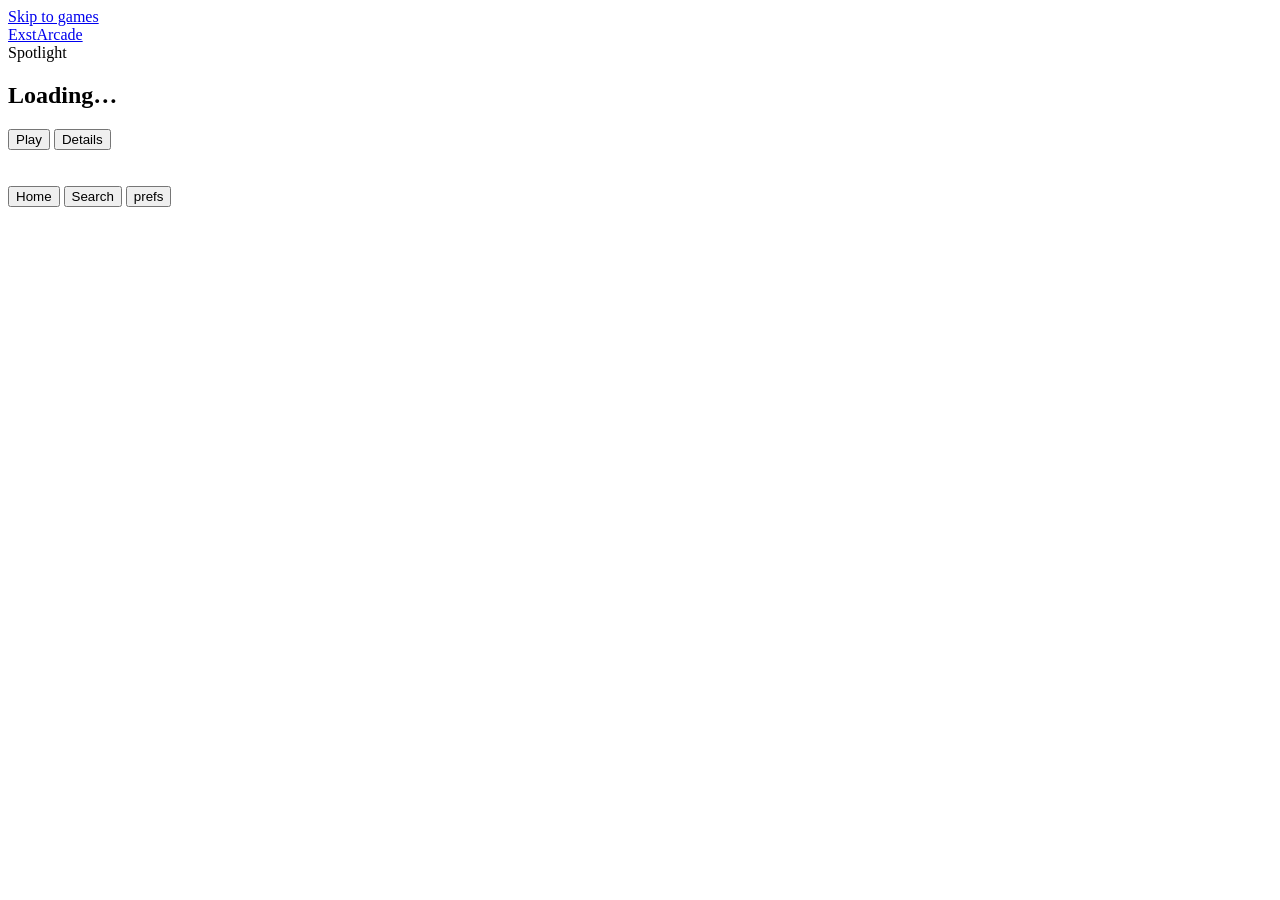
==== index.html @ b07a4a57 "Add files via upload" ====
<!doctype html>
<html lang="en">
  <head>
    <meta charset="utf-8" />
    <meta name="viewport" content="width=device-width, initial-scale=1" />
    <meta name="theme-color" content="#121212" />
    <title>Exst Arcade</title>
    <meta
      name="description"
      content=""
    />
    <meta property="og:type" content="website" />
    <meta property="og:site_name" content="Exst Arcade" />
    <meta property="og:title" content="ExstArcade" />
    <meta
      property="og:description"
      content=""
    />
    <meta
      property="og:image"
      content="website/assets/images/default-game.svg"
    />
    <meta name="twitter:card" content="summary_large_image" />
    <meta name="twitter:title" content="ExstArcade" />
    <meta
      name="twitter:description"
      content=""
    />
    <meta
      name="twitter:image"
      content="website/assets/images/default-game.svg"
    />
    <link
      rel="icon"
      href="website/assets/images/favicon.svg"
      type="image/svg+xml"
    />
    <link rel="stylesheet" href="website/assets/css/flix.css" />
  </head>
  <body class="flix">
    <noscript>
      <p style="padding: 1rem; text-align: center">
        Exst Arcade needs JavaScript to load its game library. Please enable
        JavaScript and reload this page.
      </p>
    </noscript>
    <a class="skip-link" href="#rows">Skip to games</a>

    <!-- Fixed header with red logo, like JuegoAmigo -->
    <header id="headerBar">
      <div class="header">
        <a class="logo" href="#home" aria-label="Exst Arcade home"
          >ExstArcade</a
        >
      </div>
    </header>

    <main id="pages">
      <!-- HOME: hero cover + poster rows -->
      <section class="flix-page" id="page-home" aria-label="Home">
        <div class="cover-wrapper">
          <div class="cover" id="heroCover"></div>
          <div class="hero-shade"></div>
          <div class="hero-content">
            <div class="hero-kicker" id="heroKicker">Spotlight</div>
            <h1 class="hero-title" id="heroTitle">Loading…</h1>
            <div class="hero-meta" id="heroMeta"></div>
            <p class="hero-overview" id="heroOverview"></p>
            <div class="categories" id="heroCategories"></div>
            <div class="options">
              <button class="play-btn" id="heroPlay" data-play="">
                <i data-icon="play"></i>Play
              </button>
              <button class="flat-btn" id="heroDetails" data-details="">
                <i data-icon="info"></i><span>Details</span>
              </button>
            </div>
            <div class="hero-dots" id="heroDots" role="group" aria-label="Featured games"></div>
          </div>
        </div>

        <!-- Populated when a catalog edit needs attention (see config-loader.js). -->
        <div id="catalogNotice"></div>

        <div id="rows" aria-live="polite"></div>

        <div class="about-box">
          <br />
          <br /><a href="#about"></a>
        </div>
      </section>

      <!-- SEARCH -->
      <section class="flix-page" id="page-search" aria-label="Search" hidden>
        <div class="flix-subpage">
          <h1>Search</h1>
          <p class="sub" id="searchCount">Loading the library…</p>
          <label class="search-bar">
            <i data-icon="search"></i>
            <input
              type="search"
              id="searchInput"
              placeholder="Search"
              aria-label="Search games"
              autocomplete="off"
            />
          </label>
          <div class="chip-row" role="group" aria-label="Filter by category">

          </div>
          <div class="sort-row">
            <i data-icon="sort"></i>
            <label for="sortSelect">Sort</label>
            <select id="sortSelect" aria-label="Sort games">

              <option value="az">Name: A–Z</option>
              <option value="played">Most played</option>
            </select>
          </div>
          <div class="search-grid" id="searchGrid" aria-live="polite"></div>
          <div class="empty-state" id="searchEmpty" hidden>
            <i data-icon="search"></i>
            <h3>No games found</h3>
            <p>Try another title or choose a different category.</p>
            <button class="primary-button" data-goto="#home">Explore games</button>
          </div>
        </div>
      </section>

      <!-- NOTIFICATIONS / WHAT'S NEW -->
      <section class="flix-page" id="page-notifications" aria-label="What's new"hidden>
        <div class="flix-subpage">
          
<div class="flix-row" id="recentRow" aria-live="polite"></div>
        </div>
      </section>

      <!-- ABOUT + PREFERENCES + COLLECTIONS -->
      <section class="flix-page" id="page-about" aria-label="About" hidden>
        <div class="flix-subpage">
          <h1>Prefs</h1>

          <div class="pref-block">
            <label for="openMode">Open game?</label>
            <select id="openMode">
              <option value="page">Open in the player</option>
              <option value="same">Replace this tab</option>
              <option value="new">Open game in a new tab</option>
            </select>
          </div>
          </button>
        </div>
      </section>
    </main>

    <!-- Fixed bottom icon bar -->
    <footer id="footerBar" aria-label="Site navigation">
      <button ref="home" class="active" aria-label="Home">
        <i data-icon="home"></i><span>Home</span>
      </button>
      <button ref="search" aria-label="Search">
        <i data-icon="search"></i><span>Search</span>
      </button>
      <button ref="about" aria-label="About">
        <i data-icon="info"></i><span>prefs</span>
      </button>
    </footer>

    <!-- Slide-in details page -->
    <div id="detailsPage" hidden role="dialog" aria-modal="true" aria-labelledby="detailsTitle">
      <header id="detailsHeader">
        <button id="detailsClose" aria-label="Back">
          <i data-icon="arrow_back"></i>
        </button>
        <h1 id="detailsHeadTitle"></h1>
      </header>
      <main>
        <div class="details-cover" id="detailsCover">
          <div class="background"></div>
          <h1 id="detailsTitle">Game title</h1>
        </div>
        <div class="details-body">
          <p id="detailsMeta" class="sub"></p>
          <div class="tag-row" id="detailsTags"></div>
          <p id="detailsOverview"></p>
          <div class="details-actions">
            <a class="ghost" id="detailsDirect" target="_blank" rel="noopener"
              ><i data-icon="arrow-up-right"></i>Direct link</a
            >
          </div>
        </div>
      </main>
      <footer>
        <button class="play-cta" id="detailsPlay" data-play="">
          <i data-icon="play"></i>Play
        </button>
      </footer>
    </div>

    <dialog id="infoDialog" class="arcade-dialog">
      <div class="dialog-header">
        <h2 id="dialogTitle"></h2>
        <button class="icon-button" id="closeDialog" aria-label="Close dialog">
          <i data-icon="x"></i>
        </button>
      </div>
      <div id="dialogContent"></div>
    </dialog>

    <dialog id="sectionsDialog" class="arcade-dialog spotlight-dialog" aria-labelledby="sectionsHeading">
      <div class="dialog-header">
        <h2 id="sectionsHeading">Edit home page sections</h2>
        <button class="icon-button" id="closeSections" type="button" aria-label="Close editor">×</button>
      </div>
      <div id="sectionsEditor" class="sections-editor"></div>
      <div class="spot-actions">
        <button class="primary-button" id="saveSections" type="button">Save changes</button>
      </div>
    </dialog>
    <div class="toast" id="toast" role="status"></div>
    <script src="website/data/games.js"></script>
    <script src="website/data/folders.js"></script>
    <script src="website/assets/js/icons.js"></script>
    <script src="website/assets/js/config-loader.js"></script>
    <script src="website/assets/js/flix.js"></script>
  </body>
</html>
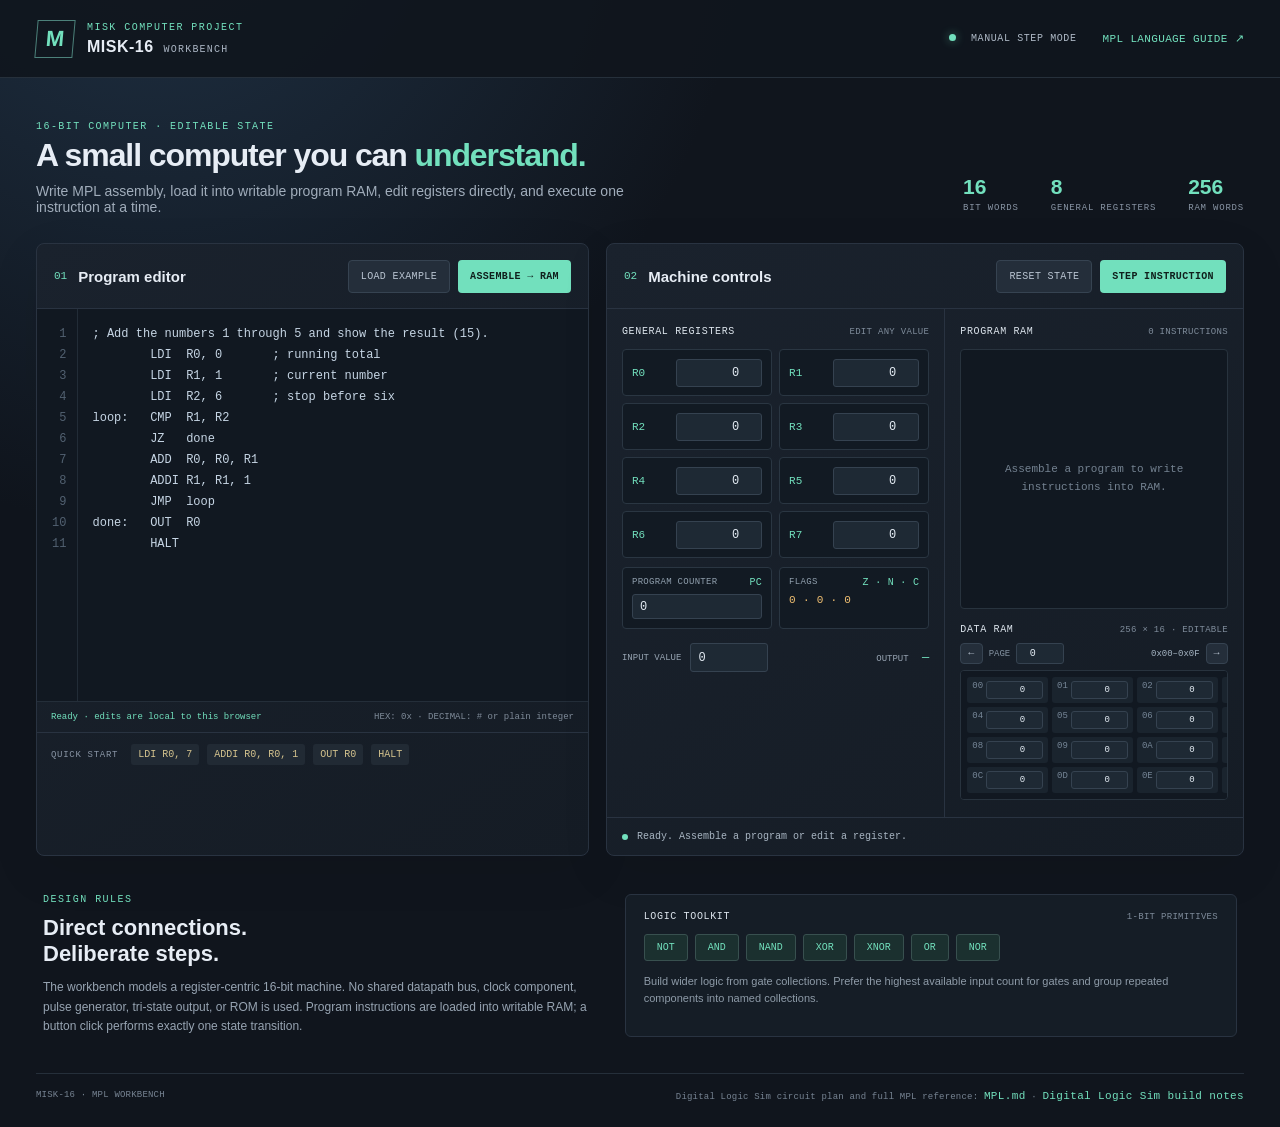
==== commit f0d333a4: "Build MISK-16 MPL computer workbench Co-authored-by: arena-agent <297053741+arena-agent@users.norepl" ====
--- a/index.html
+++ b/index.html
@@ -1,227 +1,43 @@
 <!doctype html>
 <html lang="en">
-  <head>
-    <meta charset="utf-8" />
-    <meta name="viewport" content="width=device-width, initial-scale=1" />
-    <meta name="theme-color" content="#121212" />
-    <title>Exst Arcade</title>
-    <meta
-      name="description"
-      content=""
-    />
-    <meta property="og:type" content="website" />
-    <meta property="og:site_name" content="Exst Arcade" />
-    <meta property="og:title" content="ExstArcade" />
-    <meta
-      property="og:description"
-      content=""
-    />
-    <meta
-      property="og:image"
-      content="website/assets/images/default-game.svg"
-    />
-    <meta name="twitter:card" content="summary_large_image" />
-    <meta name="twitter:title" content="ExstArcade" />
-    <meta
-      name="twitter:description"
-      content=""
-    />
-    <meta
-      name="twitter:image"
-      content="website/assets/images/default-game.svg"
-    />
-    <link
-      rel="icon"
-      href="website/assets/images/favicon.svg"
-      type="image/svg+xml"
-    />
-    <link rel="stylesheet" href="website/assets/css/flix.css" />
-  </head>
-  <body class="flix">
-    <noscript>
-      <p style="padding: 1rem; text-align: center">
-        Exst Arcade needs JavaScript to load its game library. Please enable
-        JavaScript and reload this page.
-      </p>
-    </noscript>
-    <a class="skip-link" href="#rows">Skip to games</a>
+<head>
+  <meta charset="utf-8">
+  <meta name="viewport" content="width=device-width, initial-scale=1">
+  <meta name="theme-color" content="#10151d">
+  <title>MISK-16 | MPL Workbench</title>
+  <link rel="stylesheet" href="style.css">
+</head>
+<body>
+  <header class="topbar">
+    <div class="brand"><div class="brand-mark">M</div><div><div class="eyebrow">MISK COMPUTER PROJECT</div><h1>MISK-16 <span>WORKBENCH</span></h1></div></div>
+    <div class="top-actions"><span class="status"><i></i> MANUAL STEP MODE</span><a href="MPL.md">MPL LANGUAGE GUIDE ↗</a></div>
+  </header>
+  <main>
+    <section class="intro"><div><p class="eyebrow">16-BIT COMPUTER · EDITABLE STATE</p><h2>A small computer you can <em>understand.</em></h2><p>Write MPL assembly, load it into writable program RAM, edit registers directly, and execute one instruction at a time.</p></div><div class="spec"><div><b>16</b><span>BIT WORDS</span></div><div><b>8</b><span>GENERAL REGISTERS</span></div><div><b>256</b><span>RAM WORDS</span></div></div></section>
 
-    <!-- Fixed header with red logo, like JuegoAmigo -->
-    <header id="headerBar">
-      <div class="header">
-        <a class="logo" href="#home" aria-label="Exst Arcade home"
-          >ExstArcade</a
-        >
-      </div>
-    </header>
+    <section class="workspace">
+      <article class="panel editor-panel">
+        <div class="panel-head"><div><span class="step">01</span><h3>Program editor</h3></div><div class="panel-tools"><button class="quiet" id="exampleBtn">LOAD EXAMPLE</button><button class="primary" id="assembleBtn">ASSEMBLE → RAM</button></div></div>
+        <div class="editor-wrap"><div class="line-numbers" id="lineNumbers"></div><textarea id="source" spellcheck="false" aria-label="MPL assembly editor"></textarea></div>
+        <div class="editor-foot"><span id="assemblyStatus">Ready · edits are local to this browser</span><span>HEX: 0x · DECIMAL: # or plain integer</span></div>
+        <div class="code-hint"><b>QUICK START</b><code>LDI R0, 7</code><code>ADDI R0, R0, 1</code><code>OUT R0</code><code>HALT</code></div>
+      </article>
 
-    <main id="pages">
-      <!-- HOME: hero cover + poster rows -->
-      <section class="flix-page" id="page-home" aria-label="Home">
-        <div class="cover-wrapper">
-          <div class="cover" id="heroCover"></div>
-          <div class="hero-shade"></div>
-          <div class="hero-content">
-            <div class="hero-kicker" id="heroKicker">Spotlight</div>
-            <h1 class="hero-title" id="heroTitle">Loading…</h1>
-            <div class="hero-meta" id="heroMeta"></div>
-            <p class="hero-overview" id="heroOverview"></p>
-            <div class="categories" id="heroCategories"></div>
-            <div class="options">
-              <button class="play-btn" id="heroPlay" data-play="">
-                <i data-icon="play"></i>Play
-              </button>
-              <button class="flat-btn" id="heroDetails" data-details="">
-                <i data-icon="info"></i><span>Details</span>
-              </button>
-            </div>
-            <div class="hero-dots" id="heroDots" role="group" aria-label="Featured games"></div>
+      <article class="panel machine-panel">
+        <div class="panel-head"><div><span class="step">02</span><h3>Machine controls</h3></div><div class="panel-tools"><button class="quiet" id="resetBtn">RESET STATE</button><button class="primary" id="stepBtn">STEP INSTRUCTION</button></div></div>
+        <div class="machine-grid">
+          <div class="register-area"><div class="section-label">GENERAL REGISTERS <span>EDIT ANY VALUE</span></div><div class="register-grid" id="registers"></div>
+            <div class="special-grid"><label class="special-register"><span>PROGRAM COUNTER <small>PC</small></span><input id="pcInput" type="number" min="0" max="255" value="0"></label><div class="special-register flags"><span>FLAGS <small>Z · N · C</small></span><b id="flagsValue">0 · 0 · 0</b></div></div>
+            <div class="io-row"><label for="inputValue">INPUT VALUE</label><input id="inputValue" type="number" value="0" min="-32768" max="65535"><div>OUTPUT <b id="outputValue">—</b></div></div>
           </div>
+          <div class="memory-area"><div class="section-label">PROGRAM RAM <span id="programCount">0 INSTRUCTIONS</span></div><div id="programMemory" class="memory-list empty">Assemble a program to write instructions into RAM.</div><div class="section-label data-heading">DATA RAM <span>256 × 16 · EDITABLE</span></div><div class="memory-page-controls"><button class="quiet" id="memoryPrev" aria-label="Previous data RAM page">←</button><label for="memoryPage">PAGE</label><input id="memoryPage" type="number" min="0" max="15" value="0"><span id="memoryRange">0x00–0x0F</span><button class="quiet" id="memoryNext" aria-label="Next data RAM page">→</button></div><div id="dataMemory" class="data-memory"></div></div>
         </div>
-
-        <!-- Populated when a catalog edit needs attention (see config-loader.js). -->
-        <div id="catalogNotice"></div>
-
-        <div id="rows" aria-live="polite"></div>
-
-        <div class="about-box">
-          <br />
-          <br /><a href="#about"></a>
-        </div>
-      </section>
-
-      <!-- SEARCH -->
-      <section class="flix-page" id="page-search" aria-label="Search" hidden>
-        <div class="flix-subpage">
-          <h1>Search</h1>
-          <p class="sub" id="searchCount">Loading the library…</p>
-          <label class="search-bar">
-            <i data-icon="search"></i>
-            <input
-              type="search"
-              id="searchInput"
-              placeholder="Search"
-              aria-label="Search games"
-              autocomplete="off"
-            />
-          </label>
-          <div class="chip-row" role="group" aria-label="Filter by category">
-
-          </div>
-          <div class="sort-row">
-            <i data-icon="sort"></i>
-            <label for="sortSelect">Sort</label>
-            <select id="sortSelect" aria-label="Sort games">
-
-              <option value="az">Name: A–Z</option>
-              <option value="played">Most played</option>
-            </select>
-          </div>
-          <div class="search-grid" id="searchGrid" aria-live="polite"></div>
-          <div class="empty-state" id="searchEmpty" hidden>
-            <i data-icon="search"></i>
-            <h3>No games found</h3>
-            <p>Try another title or choose a different category.</p>
-            <button class="primary-button" data-goto="#home">Explore games</button>
-          </div>
-        </div>
-      </section>
-
-      <!-- NOTIFICATIONS / WHAT'S NEW -->
-      <section class="flix-page" id="page-notifications" aria-label="What's new"hidden>
-        <div class="flix-subpage">
-          
-<div class="flix-row" id="recentRow" aria-live="polite"></div>
-        </div>
-      </section>
-
-      <!-- ABOUT + PREFERENCES + COLLECTIONS -->
-      <section class="flix-page" id="page-about" aria-label="About" hidden>
-        <div class="flix-subpage">
-          <h1>Prefs</h1>
-
-          <div class="pref-block">
-            <label for="openMode">Open game?</label>
-            <select id="openMode">
-              <option value="page">Open in the player</option>
-              <option value="same">Replace this tab</option>
-              <option value="new">Open game in a new tab</option>
-            </select>
-          </div>
-          </button>
-        </div>
-      </section>
-    </main>
-
-    <!-- Fixed bottom icon bar -->
-    <footer id="footerBar" aria-label="Site navigation">
-      <button ref="home" class="active" aria-label="Home">
-        <i data-icon="home"></i><span>Home</span>
-      </button>
-      <button ref="search" aria-label="Search">
-        <i data-icon="search"></i><span>Search</span>
-      </button>
-      <button ref="about" aria-label="About">
-        <i data-icon="info"></i><span>prefs</span>
-      </button>
-    </footer>
-
-    <!-- Slide-in details page -->
-    <div id="detailsPage" hidden role="dialog" aria-modal="true" aria-labelledby="detailsTitle">
-      <header id="detailsHeader">
-        <button id="detailsClose" aria-label="Back">
-          <i data-icon="arrow_back"></i>
-        </button>
-        <h1 id="detailsHeadTitle"></h1>
-      </header>
-      <main>
-        <div class="details-cover" id="detailsCover">
-          <div class="background"></div>
-          <h1 id="detailsTitle">Game title</h1>
-        </div>
-        <div class="details-body">
-          <p id="detailsMeta" class="sub"></p>
-          <div class="tag-row" id="detailsTags"></div>
-          <p id="detailsOverview"></p>
-          <div class="details-actions">
-            <a class="ghost" id="detailsDirect" target="_blank" rel="noopener"
-              ><i data-icon="arrow-up-right"></i>Direct link</a
-            >
-          </div>
-        </div>
-      </main>
-      <footer>
-        <button class="play-cta" id="detailsPlay" data-play="">
-          <i data-icon="play"></i>Play
-        </button>
-      </footer>
-    </div>
-
-    <dialog id="infoDialog" class="arcade-dialog">
-      <div class="dialog-header">
-        <h2 id="dialogTitle"></h2>
-        <button class="icon-button" id="closeDialog" aria-label="Close dialog">
-          <i data-icon="x"></i>
-        </button>
-      </div>
-      <div id="dialogContent"></div>
-    </dialog>
-
-    <dialog id="sectionsDialog" class="arcade-dialog spotlight-dialog" aria-labelledby="sectionsHeading">
-      <div class="dialog-header">
-        <h2 id="sectionsHeading">Edit home page sections</h2>
-        <button class="icon-button" id="closeSections" type="button" aria-label="Close editor">×</button>
-      </div>
-      <div id="sectionsEditor" class="sections-editor"></div>
-      <div class="spot-actions">
-        <button class="primary-button" id="saveSections" type="button">Save changes</button>
-      </div>
-    </dialog>
-    <div class="toast" id="toast" role="status"></div>
-    <script src="website/data/games.js"></script>
-    <script src="website/data/folders.js"></script>
-    <script src="website/assets/js/icons.js"></script>
-    <script src="website/assets/js/config-loader.js"></script>
-    <script src="website/assets/js/flix.js"></script>
-  </body>
+        <div class="log-strip"><span class="log-dot"></span><span id="machineMessage">Ready. Assemble a program or edit a register.</span></div>
+      </article>
+    </section>
+    <section class="architecture"><div class="architecture-copy"><p class="eyebrow">DESIGN RULES</p><h3>Direct connections.<br>Deliberate steps.</h3><p>The workbench models a register-centric 16-bit machine. No shared datapath bus, clock component, pulse generator, tri-state output, or ROM is used. Program instructions are loaded into writable RAM; a button click performs exactly one state transition.</p></div><div class="gate-card"><div class="section-label">LOGIC TOOLKIT <span>1-BIT PRIMITIVES</span></div><div class="gate-list"><span>NOT</span><span>AND</span><span>NAND</span><span>XOR</span><span>XNOR</span><span>OR</span><span>NOR</span></div><p>Build wider logic from gate collections. Prefer the highest available input count for gates and group repeated components into named collections.</p></div></section>
+    <footer><span>MISK-16 · MPL WORKBENCH</span><span>Digital Logic Sim circuit plan and full MPL reference: <a href="MPL.md">MPL.md</a> · <a href="DIGITAL-LOGIC-SIM.md">Digital Logic Sim build notes</a></span></footer>
+  </main>
+  <script src="app.js"></script>
+</body>
 </html>
--- a/style.css
+++ b/style.css
@@ -0,0 +1 @@
+:root{color-scheme:dark;--bg:#10151d;--panel:#171e28;--panel2:#121922;--line:#293341;--text:#e7edf5;--muted:#8995a5;--mint:#72e0bd;--blue:#6eaafa;--orange:#f0b667;--mono:'DM Mono',monospace;--sans:'DM Sans',sans-serif;--display:'Space Grotesk',sans-serif}*{box-sizing:border-box}body{margin:0;background:radial-gradient(ellipse at 12% -15%,#203347 0,transparent 38%),var(--bg);color:var(--text);font-family:var(--sans);font-size:14px}.topbar{height:78px;border-bottom:1px solid #26303b;display:flex;align-items:center;justify-content:space-between;padding:0 max(calc((100% - 1380px)/2),36px);background:#10151de8}.brand{display:flex;align-items:center;gap:13px}.brand-mark{width:38px;height:38px;border:1px solid #4c817a;color:var(--mint);display:grid;place-items:center;font:700 22px var(--display);transform:skew(-5deg)}.eyebrow{font:500 10px var(--mono);letter-spacing:1.45px;color:var(--mint);margin:0 0 5px}.brand h1{font:700 16px var(--display);letter-spacing:.5px;margin:0}.brand h1 span{font-size:10px;color:#aab5c3;font-family:var(--mono);font-weight:400;margin-left:5px;letter-spacing:1.2px}.top-actions{display:flex;align-items:center;gap:26px}.top-actions a,footer a{color:var(--mint);text-decoration:none;font:11px var(--mono);letter-spacing:.35px}.status{color:#aeb9c6;font:10px var(--mono);letter-spacing:.6px}.status i{display:inline-block;width:7px;height:7px;background:var(--mint);border-radius:50%;margin-right:8px;box-shadow:0 0 10px #72e0bd7d}main{max-width:1380px;padding:0 36px;margin:auto}.intro{display:flex;justify-content:space-between;align-items:end;padding:43px 0 28px}.intro h2{font:600 32px var(--display);letter-spacing:-1.1px;margin:0 0 9px}.intro h2 em{color:var(--mint);font-style:normal}.intro p:not(.eyebrow){margin:0;color:#a1adbb;max-width:630px}.spec{display:flex;gap:32px;padding-bottom:2px}.spec div{display:flex;flex-direction:column;gap:4px}.spec b{font:600 21px var(--display);color:var(--mint)}.spec span{font:9px var(--mono);letter-spacing:.8px;color:var(--muted)}.workspace{display:grid;grid-template-columns:1.04fr 1.2fr;gap:17px;align-items:stretch}.panel{background:linear-gradient(145deg,#1a222d,#151c25);border:1px solid var(--line);border-radius:8px;overflow:hidden;box-shadow:0 15px 50px #00000014}.panel-head{min-height:65px;padding:14px 17px;border-bottom:1px solid var(--line);display:flex;justify-content:space-between;align-items:center}.panel-head>div:first-child{display:flex;align-items:center;gap:11px}.step{color:var(--mint);font:11px var(--mono)}h3{font:600 15px var(--display);margin:0}.panel-tools{display:flex;gap:8px}button{border:0;font:500 10px var(--mono);letter-spacing:.35px;padding:10px 12px;border-radius:4px;cursor:pointer;transition:.15s}button:hover{filter:brightness(1.13);transform:translateY(-1px)}.quiet{background:#242e3a;color:#bac5d2;border:1px solid #364351}.primary{background:var(--mint);color:#10201d;font-weight:600}.editor-wrap{display:flex;background:#111821;height:392px}.line-numbers{width:43px;padding:15px 10px 14px 0;text-align:right;color:#526171;font:12px/21px var(--mono);white-space:pre;overflow:hidden;border-right:1px solid #222c37;user-select:none}textarea{resize:none;border:0;outline:0;background:transparent;color:#c6d5e4;padding:15px 15px;width:100%;height:100%;font:12px/21px var(--mono);tab-size:2;white-space:pre;overflow:auto}textarea::selection{background:#33545b}.editor-foot{display:flex;justify-content:space-between;border-top:1px solid #242e39;padding:10px 14px;color:#7f8b99;font:9px var(--mono)}#assemblyStatus{color:var(--mint)}.code-hint{display:flex;align-items:center;gap:8px;padding:11px 14px;border-top:1px solid var(--line);flex-wrap:wrap}.code-hint b{font:9px var(--mono);color:var(--muted);letter-spacing:.7px;margin-right:5px}.code-hint code{font:10px var(--mono);color:#d4c38e;background:#212a34;padding:5px 7px;border-radius:3px}.machine-grid{display:grid;grid-template-columns:1fr .88fr;min-height:465px}.register-area{padding:17px 15px;border-right:1px solid var(--line)}.memory-area{padding:17px 15px;min-width:0}.section-label{display:flex;justify-content:space-between;align-items:center;font:10px var(--mono);letter-spacing:.65px;color:#dce4ec;margin-bottom:12px}.section-label span{font-size:9px;color:#7f8c9b;letter-spacing:.3px}.register-grid{display:grid;grid-template-columns:repeat(2,minmax(0,1fr));gap:7px}.reg-card{height:47px;background:#121a23;border:1px solid #2a3642;border-radius:4px;padding:6px 9px;display:flex;align-items:center;justify-content:space-between}.reg-card label{color:var(--mint);font:11px var(--mono)}input{font:12px var(--mono);color:#e5edf5;background:#1e2934;border:1px solid #354250;border-radius:3px;outline:none;padding:6px 7px}input:focus{border-color:var(--mint)}.reg-card input{width:86px;text-align:right}.special-grid{display:grid;grid-template-columns:1fr 1fr;gap:7px;margin-top:9px}.special-register{background:#121a23;border:1px solid #2a3642;border-radius:4px;padding:9px;min-height:48px;display:flex;flex-direction:column;gap:6px;font:9px var(--mono);letter-spacing:.3px;color:#91a0ae}.special-register small{color:var(--mint);font:10px var(--mono);float:right;margin-left:7px}.special-register input{width:100%;height:25px}.flags b{color:#f0bf71;font:11px var(--mono)}.io-row{margin-top:14px;display:flex;align-items:center;gap:9px;font:9px var(--mono);color:#98a5b3}.io-row input{width:78px;height:29px}.io-row div{margin-left:auto}.io-row b{color:var(--mint);font:12px var(--mono);margin-left:8px}.memory-list{height:260px;overflow:auto;background:#111821;border:1px solid #28333e;border-radius:4px;padding:5px}.memory-list.empty{display:grid;place-items:center;text-align:center;padding:24px;color:#748291;font:11px/1.6 var(--mono)}.instruction-row{display:grid;grid-template-columns:37px minmax(0,1fr) 49px;gap:7px;padding:6px 7px;border-bottom:1px solid #202a34;font:10px var(--mono);color:#b9c6d3}.instruction-row.active{background:#1e3938;border-left:2px solid var(--mint);color:#e6fff8}.instruction-row .addr{color:#748696}.instruction-row .word{text-align:right;color:#6eaafa}.data-heading{margin-top:15px;margin-bottom:8px}.memory-page-controls{display:flex;align-items:center;gap:6px;margin-bottom:6px;color:#8492a1;font:9px var(--mono)}.memory-page-controls button{padding:4px 7px}.memory-page-controls input{width:48px;padding:4px;text-align:center;font-size:10px}.memory-page-controls #memoryRange{color:#a5b4c2;margin-left:auto}.data-memory{height:130px;overflow:auto;background:#111821;border:1px solid #28333e;border-radius:4px;padding:6px;display:grid;grid-template-columns:repeat(4,1fr);gap:4px}.mem-cell{background:#1a242e;border-radius:3px;padding:4px 5px;display:flex;justify-content:space-between;gap:3px;font:9px var(--mono);color:#768697}.mem-cell input{padding:2px;width:57px;text-align:right;font-size:9px}.log-strip{height:38px;border-top:1px solid var(--line);display:flex;align-items:center;gap:9px;padding:0 15px;color:#a8b5c2;font:10px var(--mono)}.log-dot{width:6px;height:6px;background:var(--mint);border-radius:50%}.architecture{display:grid;grid-template-columns:1fr 1.12fr;gap:35px;padding:31px 7px 36px;margin-top:7px}.architecture-copy h3{font:600 22px/1.2 var(--display);margin:10px 0}.architecture-copy p:last-child{max-width:580px;color:#97a4b2;font-size:12px;line-height:1.65;margin:0}.gate-card{background:#151d26;border:1px solid var(--line);border-radius:6px;padding:16px 18px}.gate-list{display:flex;gap:7px;flex-wrap:wrap}.gate-list span{padding:7px 12px;border:1px solid #38504f;background:#1b302f;color:var(--mint);font:10px var(--mono);border-radius:3px}.gate-card p{font-size:11px;line-height:1.5;color:#8e9ba8;margin:12px 0 0}footer{display:flex;justify-content:space-between;border-top:1px solid #252f3a;padding:16px 0 24px;color:#778493;font:9px var(--mono);letter-spacing:.2px} @media(max-width:1000px){main{padding:0 20px}.workspace{grid-template-columns:1fr}.machine-grid{min-height:0}.intro{align-items:flex-start;gap:20px;flex-direction:column}.spec{gap:23px}.architecture{grid-template-columns:1fr;gap:18px}}@media(max-width:620px){.topbar{padding:0 15px}.top-actions{gap:12px}.top-actions a{font-size:9px}.status{font-size:8px}.brand h1{font-size:14px}.brand h1 span{display:none}main{padding:0 12px}.intro{padding-top:30px}.intro h2{font-size:26px}.machine-grid{grid-template-columns:1fr}.register-area{border-right:0;border-bottom:1px solid var(--line)}.memory-list{height:210px}.panel-head{align-items:flex-start;gap:10px;flex-direction:column}.panel-tools{width:100%}.panel-tools button{flex:1}.architecture{padding-left:2px;padding-right:2px}footer{flex-direction:column;gap:9px}.editor-wrap{height:340px}}
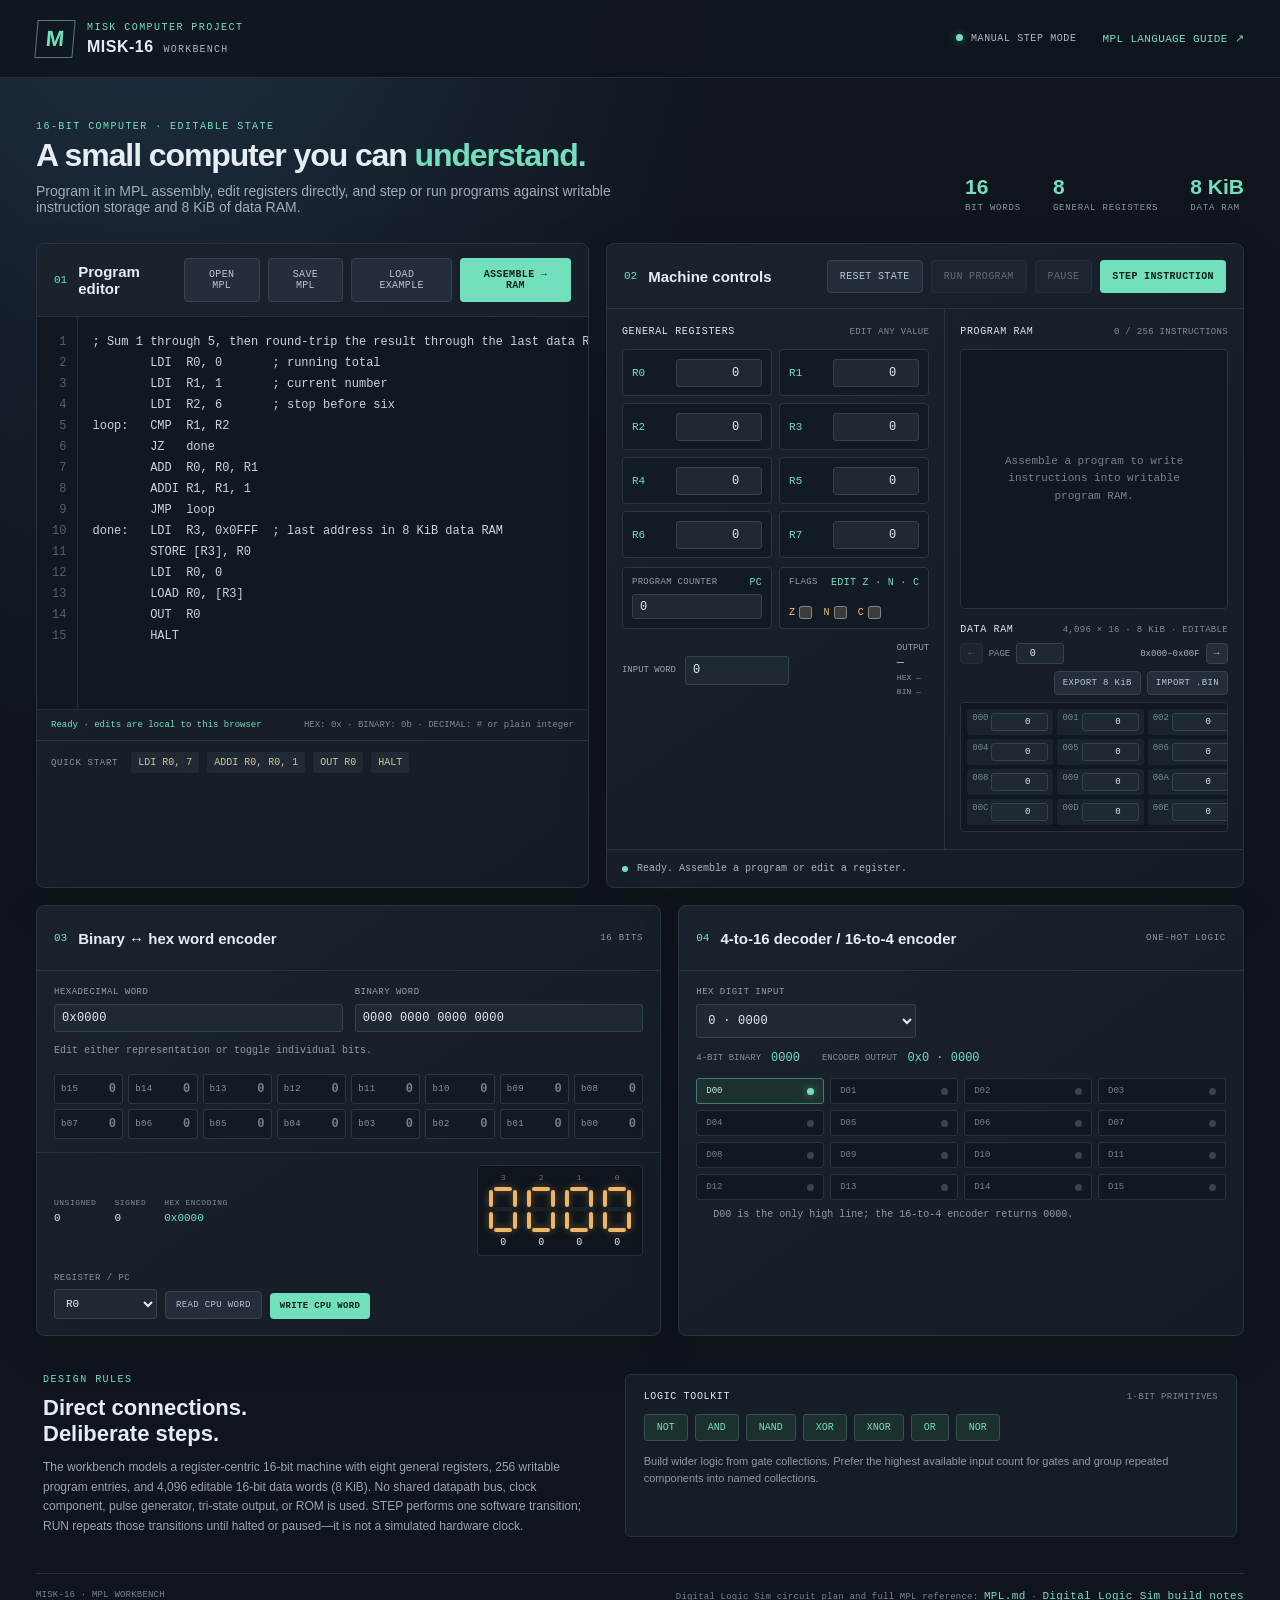
==== commit 4dd48d19: "Add MISK-16 workbench and native DLS project Co-authored-by: arena-agent <297053741+arena-agent@user" ====
--- a/index.html
+++ b/index.html
@@ -4,40 +4,68 @@
   <meta charset="utf-8">
   <meta name="viewport" content="width=device-width, initial-scale=1">
   <meta name="theme-color" content="#10151d">
-  <title>MISK-16 | MPL Workbench</title>
+  <title>MISK-16 | 16-bit Computer Workbench</title>
   <link rel="stylesheet" href="style.css">
 </head>
 <body>
   <header class="topbar">
     <div class="brand"><div class="brand-mark">M</div><div><div class="eyebrow">MISK COMPUTER PROJECT</div><h1>MISK-16 <span>WORKBENCH</span></h1></div></div>
-    <div class="top-actions"><span class="status"><i></i> MANUAL STEP MODE</span><a href="MPL.md">MPL LANGUAGE GUIDE ↗</a></div>
+    <div class="top-actions"><span class="status" id="executionMode"><i></i><span id="executionModeLabel">MANUAL STEP MODE</span></span><a href="MPL.md">MPL LANGUAGE GUIDE ↗</a></div>
   </header>
   <main>
-    <section class="intro"><div><p class="eyebrow">16-BIT COMPUTER · EDITABLE STATE</p><h2>A small computer you can <em>understand.</em></h2><p>Write MPL assembly, load it into writable program RAM, edit registers directly, and execute one instruction at a time.</p></div><div class="spec"><div><b>16</b><span>BIT WORDS</span></div><div><b>8</b><span>GENERAL REGISTERS</span></div><div><b>256</b><span>RAM WORDS</span></div></div></section>
+    <section class="intro"><div><p class="eyebrow">16-BIT COMPUTER · EDITABLE STATE</p><h2>A small computer you can <em>understand.</em></h2><p>Program it in MPL assembly, edit registers directly, and step or run programs against writable instruction storage and 8 KiB of data RAM.</p></div><div class="spec"><div><b>16</b><span>BIT WORDS</span></div><div><b>8</b><span>GENERAL REGISTERS</span></div><div><b id="dataRamSpec">8 KiB</b><span>DATA RAM</span></div></div></section>
 
     <section class="workspace">
       <article class="panel editor-panel">
-        <div class="panel-head"><div><span class="step">01</span><h3>Program editor</h3></div><div class="panel-tools"><button class="quiet" id="exampleBtn">LOAD EXAMPLE</button><button class="primary" id="assembleBtn">ASSEMBLE → RAM</button></div></div>
+        <div class="panel-head"><div><span class="step">01</span><h3>Program editor</h3></div><div class="panel-tools"><button class="quiet" id="openProgramBtn">OPEN MPL</button><button class="quiet" id="saveProgramBtn">SAVE MPL</button><button class="quiet" id="exampleBtn">LOAD EXAMPLE</button><button class="primary" id="assembleBtn">ASSEMBLE → RAM</button><input id="programFile" type="file" accept=".mpl,.asm,.txt,text/plain" hidden></div></div>
         <div class="editor-wrap"><div class="line-numbers" id="lineNumbers"></div><textarea id="source" spellcheck="false" aria-label="MPL assembly editor"></textarea></div>
-        <div class="editor-foot"><span id="assemblyStatus">Ready · edits are local to this browser</span><span>HEX: 0x · DECIMAL: # or plain integer</span></div>
+        <div class="editor-foot"><span id="assemblyStatus">Ready · edits are local to this browser</span><span>HEX: 0x · BINARY: 0b · DECIMAL: # or plain integer</span></div>
         <div class="code-hint"><b>QUICK START</b><code>LDI R0, 7</code><code>ADDI R0, R0, 1</code><code>OUT R0</code><code>HALT</code></div>
       </article>
 
       <article class="panel machine-panel">
-        <div class="panel-head"><div><span class="step">02</span><h3>Machine controls</h3></div><div class="panel-tools"><button class="quiet" id="resetBtn">RESET STATE</button><button class="primary" id="stepBtn">STEP INSTRUCTION</button></div></div>
+        <div class="panel-head"><div><span class="step">02</span><h3>Machine controls</h3></div><div class="panel-tools"><button class="quiet" id="resetBtn">RESET STATE</button><button class="quiet" id="runBtn">RUN PROGRAM</button><button class="quiet" id="pauseBtn" disabled>PAUSE</button><button class="primary" id="stepBtn">STEP INSTRUCTION</button></div></div>
         <div class="machine-grid">
           <div class="register-area"><div class="section-label">GENERAL REGISTERS <span>EDIT ANY VALUE</span></div><div class="register-grid" id="registers"></div>
-            <div class="special-grid"><label class="special-register"><span>PROGRAM COUNTER <small>PC</small></span><input id="pcInput" type="number" min="0" max="255" value="0"></label><div class="special-register flags"><span>FLAGS <small>Z · N · C</small></span><b id="flagsValue">0 · 0 · 0</b></div></div>
-            <div class="io-row"><label for="inputValue">INPUT VALUE</label><input id="inputValue" type="number" value="0" min="-32768" max="65535"><div>OUTPUT <b id="outputValue">—</b></div></div>
+            <div class="special-grid"><label class="special-register"><span>PROGRAM COUNTER <small>PC</small></span><input id="pcInput" type="number" min="0" max="255" value="0"></label><div class="special-register flags"><span>FLAGS <small>EDIT Z · N · C</small></span><div class="flag-switches"><label>Z<input id="flagZ" type="checkbox" aria-label="Zero flag"></label><label>N<input id="flagN" type="checkbox" aria-label="Negative flag"></label><label>C<input id="flagC" type="checkbox" aria-label="Carry flag"></label></div></div></div>
+            <div class="io-row"><label for="inputValue">INPUT WORD</label><input id="inputValue" type="text" value="0" placeholder="0xABCD or 0b…" aria-label="Input word in decimal, hexadecimal, or binary"><div class="output-stack"><span>OUTPUT</span><b id="outputValue">—</b><small id="outputHex">HEX —</small><small id="outputBinary">BIN —</small></div></div>
           </div>
-          <div class="memory-area"><div class="section-label">PROGRAM RAM <span id="programCount">0 INSTRUCTIONS</span></div><div id="programMemory" class="memory-list empty">Assemble a program to write instructions into RAM.</div><div class="section-label data-heading">DATA RAM <span>256 × 16 · EDITABLE</span></div><div class="memory-page-controls"><button class="quiet" id="memoryPrev" aria-label="Previous data RAM page">←</button><label for="memoryPage">PAGE</label><input id="memoryPage" type="number" min="0" max="15" value="0"><span id="memoryRange">0x00–0x0F</span><button class="quiet" id="memoryNext" aria-label="Next data RAM page">→</button></div><div id="dataMemory" class="data-memory"></div></div>
+          <div class="memory-area"><div class="section-label">PROGRAM RAM <span id="programCount">0 / 256 INSTRUCTIONS</span></div><div id="programMemory" class="memory-list empty">Assemble a program to write instructions into writable program RAM.</div><div class="section-label data-heading">DATA RAM <span id="dataRamDetails">4,096 × 16 · 8 KiB · EDITABLE</span></div><div class="memory-page-controls"><button class="quiet" id="memoryPrev" aria-label="Previous data RAM page">←</button><label for="memoryPage">PAGE</label><input id="memoryPage" type="number" min="0" max="255" value="0" aria-label="Data RAM page, from 0 to 255"><span id="memoryRange">0x000–0x00F</span><button class="quiet" id="memoryNext" aria-label="Next data RAM page">→</button></div><div class="ram-actions"><button class="quiet" id="exportRamBtn">EXPORT 8 KiB</button><button class="quiet" id="importRamBtn">IMPORT .BIN</button><input id="ramFile" type="file" accept=".bin,application/octet-stream" hidden></div><div id="dataMemory" class="data-memory"></div></div>
         </div>
         <div class="log-strip"><span class="log-dot"></span><span id="machineMessage">Ready. Assemble a program or edit a register.</span></div>
       </article>
     </section>
-    <section class="architecture"><div class="architecture-copy"><p class="eyebrow">DESIGN RULES</p><h3>Direct connections.<br>Deliberate steps.</h3><p>The workbench models a register-centric 16-bit machine. No shared datapath bus, clock component, pulse generator, tri-state output, or ROM is used. Program instructions are loaded into writable RAM; a button click performs exactly one state transition.</p></div><div class="gate-card"><div class="section-label">LOGIC TOOLKIT <span>1-BIT PRIMITIVES</span></div><div class="gate-list"><span>NOT</span><span>AND</span><span>NAND</span><span>XOR</span><span>XNOR</span><span>OR</span><span>NOR</span></div><p>Build wider logic from gate collections. Prefer the highest available input count for gates and group repeated components into named collections.</p></div></section>
+    <section class="tools-grid" aria-label="Word conversion and logic tools">
+      <article class="panel converter-panel">
+        <div class="panel-head"><div><span class="step">03</span><h3>Binary ↔ hex word encoder</h3></div><span class="tool-tag">16 BITS</span></div>
+        <div class="base-converter">
+          <label class="base-field" for="hexWord">HEXADECIMAL WORD<input id="hexWord" type="text" value="0x0000" maxlength="6" spellcheck="false" autocomplete="off" aria-label="Hexadecimal word, up to four digits"></label>
+          <label class="base-field" for="binaryWord">BINARY WORD<input id="binaryWord" type="text" value="0000 0000 0000 0000" maxlength="21" spellcheck="false" autocomplete="off" aria-label="Binary word, up to sixteen bits"></label>
+        </div>
+        <div class="converter-status" id="wordStatus" role="status">Edit either representation or toggle individual bits.</div>
+        <div class="word-bit-grid" id="wordBits" aria-label="Sixteen interactive word bits"></div>
+        <div class="word-readout">
+          <div class="word-metadata"><div><span>UNSIGNED</span><b id="wordUnsigned">0</b></div><div><span>SIGNED</span><b id="wordSigned">0</b></div><div><span>HEX ENCODING</span><b id="wordHexReadout">0x0000</b></div></div>
+          <div class="seven-segment-display" id="hexDisplay" aria-label="Four digit seven-segment hexadecimal display"></div>
+        </div>
+        <div class="word-actions"><label for="wordRegister">REGISTER / PC<select id="wordRegister" aria-label="Register or program counter for binary and hex transfer"></select></label><button class="quiet" id="readRegisterBtn">READ CPU WORD</button><button class="primary" id="writeRegisterBtn">WRITE CPU WORD</button></div>
+      </article>
+
+      <article class="panel decoder-panel">
+        <div class="panel-head"><div><span class="step">04</span><h3>4-to-16 decoder / 16-to-4 encoder</h3></div><span class="tool-tag">ONE-HOT LOGIC</span></div>
+        <div class="decoder-body">
+          <label class="base-field" for="decoderInput">HEX DIGIT INPUT <select id="decoderInput" aria-label="Hex digit to decode"></select></label>
+          <div class="decoder-readout"><span>4-BIT BINARY</span><b id="decoderBinary">0000</b><span>ENCODER OUTPUT</span><b id="encodedDigit">0x0</b></div>
+          <div class="decoder-lights" id="decoderOutputs" aria-label="Sixteen one-hot decoder outputs"></div>
+          <div class="converter-status" id="decoderStatus" role="status">Exactly one D output is high; the encoder converts it back to the original digit.</div>
+        </div>
+      </article>
+    </section>
+
+    <section class="architecture"><div class="architecture-copy"><p class="eyebrow">DESIGN RULES</p><h3>Direct connections.<br>Deliberate steps.</h3><p>The workbench models a register-centric 16-bit machine with eight general registers, 256 writable program entries, and 4,096 editable 16-bit data words (8 KiB). No shared datapath bus, clock component, pulse generator, tri-state output, or ROM is used. STEP performs one software transition; RUN repeats those transitions until halted or paused—it is not a simulated hardware clock.</p></div><div class="gate-card"><div class="section-label">LOGIC TOOLKIT <span>1-BIT PRIMITIVES</span></div><div class="gate-list"><span>NOT</span><span>AND</span><span>NAND</span><span>XOR</span><span>XNOR</span><span>OR</span><span>NOR</span></div><p>Build wider logic from gate collections. Prefer the highest available input count for gates and group repeated components into named collections.</p></div></section>
     <footer><span>MISK-16 · MPL WORKBENCH</span><span>Digital Logic Sim circuit plan and full MPL reference: <a href="MPL.md">MPL.md</a> · <a href="DIGITAL-LOGIC-SIM.md">Digital Logic Sim build notes</a></span></footer>
   </main>
+  <script src="misk16.js"></script>
   <script src="app.js"></script>
 </body>
 </html>
--- a/style.css
+++ b/style.css
@@ -1 +1 @@
-:root{color-scheme:dark;--bg:#10151d;--panel:#171e28;--panel2:#121922;--line:#293341;--text:#e7edf5;--muted:#8995a5;--mint:#72e0bd;--blue:#6eaafa;--orange:#f0b667;--mono:'DM Mono',monospace;--sans:'DM Sans',sans-serif;--display:'Space Grotesk',sans-serif}*{box-sizing:border-box}body{margin:0;background:radial-gradient(ellipse at 12% -15%,#203347 0,transparent 38%),var(--bg);color:var(--text);font-family:var(--sans);font-size:14px}.topbar{height:78px;border-bottom:1px solid #26303b;display:flex;align-items:center;justify-content:space-between;padding:0 max(calc((100% - 1380px)/2),36px);background:#10151de8}.brand{display:flex;align-items:center;gap:13px}.brand-mark{width:38px;height:38px;border:1px solid #4c817a;color:var(--mint);display:grid;place-items:center;font:700 22px var(--display);transform:skew(-5deg)}.eyebrow{font:500 10px var(--mono);letter-spacing:1.45px;color:var(--mint);margin:0 0 5px}.brand h1{font:700 16px var(--display);letter-spacing:.5px;margin:0}.brand h1 span{font-size:10px;color:#aab5c3;font-family:var(--mono);font-weight:400;margin-left:5px;letter-spacing:1.2px}.top-actions{display:flex;align-items:center;gap:26px}.top-actions a,footer a{color:var(--mint);text-decoration:none;font:11px var(--mono);letter-spacing:.35px}.status{color:#aeb9c6;font:10px var(--mono);letter-spacing:.6px}.status i{display:inline-block;width:7px;height:7px;background:var(--mint);border-radius:50%;margin-right:8px;box-shadow:0 0 10px #72e0bd7d}main{max-width:1380px;padding:0 36px;margin:auto}.intro{display:flex;justify-content:space-between;align-items:end;padding:43px 0 28px}.intro h2{font:600 32px var(--display);letter-spacing:-1.1px;margin:0 0 9px}.intro h2 em{color:var(--mint);font-style:normal}.intro p:not(.eyebrow){margin:0;color:#a1adbb;max-width:630px}.spec{display:flex;gap:32px;padding-bottom:2px}.spec div{display:flex;flex-direction:column;gap:4px}.spec b{font:600 21px var(--display);color:var(--mint)}.spec span{font:9px var(--mono);letter-spacing:.8px;color:var(--muted)}.workspace{display:grid;grid-template-columns:1.04fr 1.2fr;gap:17px;align-items:stretch}.panel{background:linear-gradient(145deg,#1a222d,#151c25);border:1px solid var(--line);border-radius:8px;overflow:hidden;box-shadow:0 15px 50px #00000014}.panel-head{min-height:65px;padding:14px 17px;border-bottom:1px solid var(--line);display:flex;justify-content:space-between;align-items:center}.panel-head>div:first-child{display:flex;align-items:center;gap:11px}.step{color:var(--mint);font:11px var(--mono)}h3{font:600 15px var(--display);margin:0}.panel-tools{display:flex;gap:8px}button{border:0;font:500 10px var(--mono);letter-spacing:.35px;padding:10px 12px;border-radius:4px;cursor:pointer;transition:.15s}button:hover{filter:brightness(1.13);transform:translateY(-1px)}.quiet{background:#242e3a;color:#bac5d2;border:1px solid #364351}.primary{background:var(--mint);color:#10201d;font-weight:600}.editor-wrap{display:flex;background:#111821;height:392px}.line-numbers{width:43px;padding:15px 10px 14px 0;text-align:right;color:#526171;font:12px/21px var(--mono);white-space:pre;overflow:hidden;border-right:1px solid #222c37;user-select:none}textarea{resize:none;border:0;outline:0;background:transparent;color:#c6d5e4;padding:15px 15px;width:100%;height:100%;font:12px/21px var(--mono);tab-size:2;white-space:pre;overflow:auto}textarea::selection{background:#33545b}.editor-foot{display:flex;justify-content:space-between;border-top:1px solid #242e39;padding:10px 14px;color:#7f8b99;font:9px var(--mono)}#assemblyStatus{color:var(--mint)}.code-hint{display:flex;align-items:center;gap:8px;padding:11px 14px;border-top:1px solid var(--line);flex-wrap:wrap}.code-hint b{font:9px var(--mono);color:var(--muted);letter-spacing:.7px;margin-right:5px}.code-hint code{font:10px var(--mono);color:#d4c38e;background:#212a34;padding:5px 7px;border-radius:3px}.machine-grid{display:grid;grid-template-columns:1fr .88fr;min-height:465px}.register-area{padding:17px 15px;border-right:1px solid var(--line)}.memory-area{padding:17px 15px;min-width:0}.section-label{display:flex;justify-content:space-between;align-items:center;font:10px var(--mono);letter-spacing:.65px;color:#dce4ec;margin-bottom:12px}.section-label span{font-size:9px;color:#7f8c9b;letter-spacing:.3px}.register-grid{display:grid;grid-template-columns:repeat(2,minmax(0,1fr));gap:7px}.reg-card{height:47px;background:#121a23;border:1px solid #2a3642;border-radius:4px;padding:6px 9px;display:flex;align-items:center;justify-content:space-between}.reg-card label{color:var(--mint);font:11px var(--mono)}input{font:12px var(--mono);color:#e5edf5;background:#1e2934;border:1px solid #354250;border-radius:3px;outline:none;padding:6px 7px}input:focus{border-color:var(--mint)}.reg-card input{width:86px;text-align:right}.special-grid{display:grid;grid-template-columns:1fr 1fr;gap:7px;margin-top:9px}.special-register{background:#121a23;border:1px solid #2a3642;border-radius:4px;padding:9px;min-height:48px;display:flex;flex-direction:column;gap:6px;font:9px var(--mono);letter-spacing:.3px;color:#91a0ae}.special-register small{color:var(--mint);font:10px var(--mono);float:right;margin-left:7px}.special-register input{width:100%;height:25px}.flags b{color:#f0bf71;font:11px var(--mono)}.io-row{margin-top:14px;display:flex;align-items:center;gap:9px;font:9px var(--mono);color:#98a5b3}.io-row input{width:78px;height:29px}.io-row div{margin-left:auto}.io-row b{color:var(--mint);font:12px var(--mono);margin-left:8px}.memory-list{height:260px;overflow:auto;background:#111821;border:1px solid #28333e;border-radius:4px;padding:5px}.memory-list.empty{display:grid;place-items:center;text-align:center;padding:24px;color:#748291;font:11px/1.6 var(--mono)}.instruction-row{display:grid;grid-template-columns:37px minmax(0,1fr) 49px;gap:7px;padding:6px 7px;border-bottom:1px solid #202a34;font:10px var(--mono);color:#b9c6d3}.instruction-row.active{background:#1e3938;border-left:2px solid var(--mint);color:#e6fff8}.instruction-row .addr{color:#748696}.instruction-row .word{text-align:right;color:#6eaafa}.data-heading{margin-top:15px;margin-bottom:8px}.memory-page-controls{display:flex;align-items:center;gap:6px;margin-bottom:6px;color:#8492a1;font:9px var(--mono)}.memory-page-controls button{padding:4px 7px}.memory-page-controls input{width:48px;padding:4px;text-align:center;font-size:10px}.memory-page-controls #memoryRange{color:#a5b4c2;margin-left:auto}.data-memory{height:130px;overflow:auto;background:#111821;border:1px solid #28333e;border-radius:4px;padding:6px;display:grid;grid-template-columns:repeat(4,1fr);gap:4px}.mem-cell{background:#1a242e;border-radius:3px;padding:4px 5px;display:flex;justify-content:space-between;gap:3px;font:9px var(--mono);color:#768697}.mem-cell input{padding:2px;width:57px;text-align:right;font-size:9px}.log-strip{height:38px;border-top:1px solid var(--line);display:flex;align-items:center;gap:9px;padding:0 15px;color:#a8b5c2;font:10px var(--mono)}.log-dot{width:6px;height:6px;background:var(--mint);border-radius:50%}.architecture{display:grid;grid-template-columns:1fr 1.12fr;gap:35px;padding:31px 7px 36px;margin-top:7px}.architecture-copy h3{font:600 22px/1.2 var(--display);margin:10px 0}.architecture-copy p:last-child{max-width:580px;color:#97a4b2;font-size:12px;line-height:1.65;margin:0}.gate-card{background:#151d26;border:1px solid var(--line);border-radius:6px;padding:16px 18px}.gate-list{display:flex;gap:7px;flex-wrap:wrap}.gate-list span{padding:7px 12px;border:1px solid #38504f;background:#1b302f;color:var(--mint);font:10px var(--mono);border-radius:3px}.gate-card p{font-size:11px;line-height:1.5;color:#8e9ba8;margin:12px 0 0}footer{display:flex;justify-content:space-between;border-top:1px solid #252f3a;padding:16px 0 24px;color:#778493;font:9px var(--mono);letter-spacing:.2px} @media(max-width:1000px){main{padding:0 20px}.workspace{grid-template-columns:1fr}.machine-grid{min-height:0}.intro{align-items:flex-start;gap:20px;flex-direction:column}.spec{gap:23px}.architecture{grid-template-columns:1fr;gap:18px}}@media(max-width:620px){.topbar{padding:0 15px}.top-actions{gap:12px}.top-actions a{font-size:9px}.status{font-size:8px}.brand h1{font-size:14px}.brand h1 span{display:none}main{padding:0 12px}.intro{padding-top:30px}.intro h2{font-size:26px}.machine-grid{grid-template-columns:1fr}.register-area{border-right:0;border-bottom:1px solid var(--line)}.memory-list{height:210px}.panel-head{align-items:flex-start;gap:10px;flex-direction:column}.panel-tools{width:100%}.panel-tools button{flex:1}.architecture{padding-left:2px;padding-right:2px}footer{flex-direction:column;gap:9px}.editor-wrap{height:340px}}
+:root{color-scheme:dark;--bg:#10151d;--panel:#171e28;--panel2:#121922;--line:#293341;--text:#e7edf5;--muted:#8995a5;--mint:#72e0bd;--blue:#6eaafa;--orange:#f0b667;--mono:'DM Mono',monospace;--sans:'DM Sans',sans-serif;--display:'Space Grotesk',sans-serif}*{box-sizing:border-box}body{margin:0;background:radial-gradient(ellipse at 12% -15%,#203347 0,transparent 38%),var(--bg);color:var(--text);font-family:var(--sans);font-size:14px}.topbar{height:78px;border-bottom:1px solid #26303b;display:flex;align-items:center;justify-content:space-between;padding:0 max(calc((100% - 1380px)/2),36px);background:#10151de8}.brand{display:flex;align-items:center;gap:13px}.brand-mark{width:38px;height:38px;border:1px solid #4c817a;color:var(--mint);display:grid;place-items:center;font:700 22px var(--display);transform:skew(-5deg)}.eyebrow{font:500 10px var(--mono);letter-spacing:1.45px;color:var(--mint);margin:0 0 5px}.brand h1{font:700 16px var(--display);letter-spacing:.5px;margin:0}.brand h1 span{font-size:10px;color:#aab5c3;font-family:var(--mono);font-weight:400;margin-left:5px;letter-spacing:1.2px}.top-actions{display:flex;align-items:center;gap:26px}.top-actions a,footer a{color:var(--mint);text-decoration:none;font:11px var(--mono);letter-spacing:.35px}.status{color:#aeb9c6;font:10px var(--mono);letter-spacing:.6px}.status i{display:inline-block;width:7px;height:7px;background:var(--mint);border-radius:50%;margin-right:8px;box-shadow:0 0 10px #72e0bd7d}main{max-width:1380px;padding:0 36px;margin:auto}.intro{display:flex;justify-content:space-between;align-items:end;padding:43px 0 28px}.intro h2{font:600 32px var(--display);letter-spacing:-1.1px;margin:0 0 9px}.intro h2 em{color:var(--mint);font-style:normal}.intro p:not(.eyebrow){margin:0;color:#a1adbb;max-width:630px}.spec{display:flex;gap:32px;padding-bottom:2px}.spec div{display:flex;flex-direction:column;gap:4px}.spec b{font:600 21px var(--display);color:var(--mint)}.spec span{font:9px var(--mono);letter-spacing:.8px;color:var(--muted)}.workspace{display:grid;grid-template-columns:1.04fr 1.2fr;gap:17px;align-items:stretch}.panel{background:linear-gradient(145deg,#1a222d,#151c25);border:1px solid var(--line);border-radius:8px;overflow:hidden;box-shadow:0 15px 50px #00000014}.panel-head{min-height:65px;padding:14px 17px;border-bottom:1px solid var(--line);display:flex;justify-content:space-between;align-items:center}.panel-head>div:first-child{display:flex;align-items:center;gap:11px}.step{color:var(--mint);font:11px var(--mono)}h3{font:600 15px var(--display);margin:0}.panel-tools{display:flex;gap:8px}button{border:0;font:500 10px var(--mono);letter-spacing:.35px;padding:10px 12px;border-radius:4px;cursor:pointer;transition:.15s}button:hover{filter:brightness(1.13);transform:translateY(-1px)}.quiet{background:#242e3a;color:#bac5d2;border:1px solid #364351}.primary{background:var(--mint);color:#10201d;font-weight:600}.editor-wrap{display:flex;background:#111821;height:392px}.line-numbers{width:43px;padding:15px 10px 14px 0;text-align:right;color:#526171;font:12px/21px var(--mono);white-space:pre;overflow:hidden;border-right:1px solid #222c37;user-select:none}textarea{resize:none;border:0;outline:0;background:transparent;color:#c6d5e4;padding:15px 15px;width:100%;height:100%;font:12px/21px var(--mono);tab-size:2;white-space:pre;overflow:auto}textarea::selection{background:#33545b}.editor-foot{display:flex;justify-content:space-between;border-top:1px solid #242e39;padding:10px 14px;color:#7f8b99;font:9px var(--mono)}#assemblyStatus{color:var(--mint)}.code-hint{display:flex;align-items:center;gap:8px;padding:11px 14px;border-top:1px solid var(--line);flex-wrap:wrap}.code-hint b{font:9px var(--mono);color:var(--muted);letter-spacing:.7px;margin-right:5px}.code-hint code{font:10px var(--mono);color:#d4c38e;background:#212a34;padding:5px 7px;border-radius:3px}.machine-grid{display:grid;grid-template-columns:1fr .88fr;min-height:465px}.register-area{padding:17px 15px;border-right:1px solid var(--line)}.memory-area{padding:17px 15px;min-width:0}.section-label{display:flex;justify-content:space-between;align-items:center;font:10px var(--mono);letter-spacing:.65px;color:#dce4ec;margin-bottom:12px}.section-label span{font-size:9px;color:#7f8c9b;letter-spacing:.3px}.register-grid{display:grid;grid-template-columns:repeat(2,minmax(0,1fr));gap:7px}.reg-card{height:47px;background:#121a23;border:1px solid #2a3642;border-radius:4px;padding:6px 9px;display:flex;align-items:center;justify-content:space-between}.reg-card label{color:var(--mint);font:11px var(--mono)}input{font:12px var(--mono);color:#e5edf5;background:#1e2934;border:1px solid #354250;border-radius:3px;outline:none;padding:6px 7px}input:focus{border-color:var(--mint)}.reg-card input{width:86px;text-align:right}.special-grid{display:grid;grid-template-columns:1fr 1fr;gap:7px;margin-top:9px}.special-register{background:#121a23;border:1px solid #2a3642;border-radius:4px;padding:9px;min-height:48px;display:flex;flex-direction:column;gap:6px;font:9px var(--mono);letter-spacing:.3px;color:#91a0ae}.special-register small{color:var(--mint);font:10px var(--mono);float:right;margin-left:7px}.special-register input{width:100%;height:25px}.flags b{color:#f0bf71;font:11px var(--mono)}.flag-switches{display:flex;align-items:center;gap:11px;margin-top:auto}.flag-switches label{display:flex;align-items:center;gap:4px;color:#f0bf71;font:10px var(--mono)}.flag-switches input{width:13px;height:13px;margin:0;padding:0;accent-color:var(--orange)}.io-row{margin-top:14px;display:flex;align-items:center;gap:9px;font:9px var(--mono);color:#98a5b3}.io-row input{width:78px;height:29px}.io-row div{margin-left:auto}.io-row b{color:var(--mint);font:12px var(--mono);margin-left:8px}.memory-list{height:260px;overflow:auto;background:#111821;border:1px solid #28333e;border-radius:4px;padding:5px}.memory-list.empty{display:grid;place-items:center;text-align:center;padding:24px;color:#748291;font:11px/1.6 var(--mono)}.instruction-row{display:grid;grid-template-columns:37px minmax(0,1fr) 49px;gap:7px;padding:6px 7px;border-bottom:1px solid #202a34;font:10px var(--mono);color:#b9c6d3}.instruction-row.active{background:#1e3938;border-left:2px solid var(--mint);color:#e6fff8}.instruction-row .addr{color:#748696}.instruction-row .word{text-align:right;color:#6eaafa}.data-heading{margin-top:15px;margin-bottom:8px}.memory-page-controls{display:flex;align-items:center;gap:6px;margin-bottom:6px;color:#8492a1;font:9px var(--mono)}.memory-page-controls button{padding:4px 7px}.memory-page-controls input{width:48px;padding:4px;text-align:center;font-size:10px}.memory-page-controls #memoryRange{color:#a5b4c2;margin-left:auto}.data-memory{height:130px;overflow:auto;background:#111821;border:1px solid #28333e;border-radius:4px;padding:6px;display:grid;grid-template-columns:repeat(4,1fr);gap:4px}.mem-cell{background:#1a242e;border-radius:3px;padding:4px 5px;display:flex;justify-content:space-between;gap:3px;font:9px var(--mono);color:#768697}.mem-cell input{padding:2px;width:57px;text-align:right;font-size:9px}.log-strip{height:38px;border-top:1px solid var(--line);display:flex;align-items:center;gap:9px;padding:0 15px;color:#a8b5c2;font:10px var(--mono)}.log-dot{width:6px;height:6px;background:var(--mint);border-radius:50%}.architecture{display:grid;grid-template-columns:1fr 1.12fr;gap:35px;padding:31px 7px 36px;margin-top:7px}.architecture-copy h3{font:600 22px/1.2 var(--display);margin:10px 0}.architecture-copy p:last-child{max-width:580px;color:#97a4b2;font-size:12px;line-height:1.65;margin:0}.gate-card{background:#151d26;border:1px solid var(--line);border-radius:6px;padding:16px 18px}.gate-list{display:flex;gap:7px;flex-wrap:wrap}.gate-list span{padding:7px 12px;border:1px solid #38504f;background:#1b302f;color:var(--mint);font:10px var(--mono);border-radius:3px}.gate-card p{font-size:11px;line-height:1.5;color:#8e9ba8;margin:12px 0 0}footer{display:flex;justify-content:space-between;border-top:1px solid #252f3a;padding:16px 0 24px;color:#778493;font:9px var(--mono);letter-spacing:.2px} @media(max-width:1000px){main{padding:0 20px}.workspace{grid-template-columns:1fr}.machine-grid{min-height:0}.intro{align-items:flex-start;gap:20px;flex-direction:column}.spec{gap:23px}.architecture{grid-template-columns:1fr;gap:18px}}@media(max-width:620px){.topbar{padding:0 15px}.top-actions{gap:12px}.top-actions a{font-size:9px}.status{font-size:8px}.brand h1{font-size:14px}.brand h1 span{display:none}main{padding:0 12px}.intro{padding-top:30px}.intro h2{font-size:26px}.machine-grid{grid-template-columns:1fr}.register-area{border-right:0;border-bottom:1px solid var(--line)}.memory-list{height:210px}.panel-head{align-items:flex-start;gap:10px;flex-direction:column}.panel-tools{width:100%}.panel-tools button{flex:1}.architecture{padding-left:2px;padding-right:2px}footer{flex-direction:column;gap:9px}.editor-wrap{height:340px}}button:disabled{opacity:.45;cursor:not-allowed;transform:none;filter:none}.status.is-running i{background:var(--orange);box-shadow:0 0 10px #f0b6679c}.tools-grid{display:grid;grid-template-columns:1.05fr .95fr;gap:17px;margin-top:17px}.tool-tag{color:#8b9aaa;font:9px var(--mono);letter-spacing:.75px}.base-converter{display:grid;grid-template-columns:1fr 1fr;gap:12px;padding:16px 17px 4px}.base-field{display:flex;flex-direction:column;gap:7px;color:#91a0ae;font:9px var(--mono);letter-spacing:.5px}.base-field input,.base-field select{width:100%;font:12px var(--mono);letter-spacing:.25px}.base-field select{height:34px;color:var(--text);background:#1e2934;border:1px solid #354250;border-radius:3px;padding:6px 7px}.converter-status{min-height:29px;padding:7px 17px;color:#8d9ba9;font:10px/1.5 var(--mono)}.converter-status.error{color:#f0a19b}.word-bit-grid{display:grid;grid-template-columns:repeat(8,minmax(0,1fr));gap:5px;padding:9px 17px 13px}.word-bit{display:flex;align-items:center;justify-content:space-between;gap:4px;padding:7px 6px;background:#121a23;border:1px solid #2c3743;border-radius:3px;color:#8594a3;font:9px var(--mono)}.word-bit .bit-value{color:#738291;font:600 12px var(--mono)}.word-bit.is-one{border-color:#427c72;background:#1b3331;color:#a4ddd0}.word-bit.is-one .bit-value{color:var(--mint)}.word-readout{display:flex;align-items:center;justify-content:space-between;gap:15px;padding:12px 17px 17px;border-top:1px solid var(--line)}.word-metadata{display:flex;gap:18px;flex-wrap:wrap}.word-metadata div{display:flex;flex-direction:column;gap:5px}.word-metadata span{color:#7f8c9b;font:8px var(--mono);letter-spacing:.5px}.word-metadata b{color:#dbe6ef;font:11px var(--mono)}.word-metadata div:last-child b{color:var(--mint)}.seven-segment-display{display:flex;gap:6px;padding:7px 9px;background:#0f151c;border:1px solid #26313c;border-radius:4px}.seven-seg-cell{display:grid;justify-items:center;gap:3px}.seven-seg-position{color:#667484;font:8px var(--mono)}.seven-seg-cell>b{color:#dce8ef;font:10px var(--mono)}.seven-seg-digit{position:relative;width:32px;height:49px}.segment{position:absolute;display:block;background:#28333d;border-radius:3px;opacity:.45}.segment.on{background:#f0b667;opacity:1;box-shadow:0 0 7px #f0b66770}.segment-a,.segment-g,.segment-d{left:7px;width:18px;height:4px}.segment-a{top:2px}.segment-g{top:22px}.segment-d{bottom:2px}.segment-f,.segment-e{left:2px;width:4px;height:17px}.segment-f{top:5px}.segment-e{bottom:5px}.segment-b,.segment-c{right:2px;width:4px;height:17px}.segment-b{top:5px}.segment-c{bottom:5px}.decoder-body{padding:16px 17px 17px}.decoder-body>.base-field{max-width:220px}.decoder-readout{display:flex;align-items:center;gap:10px;margin:13px 0;color:#8090a0;font:9px var(--mono)}.decoder-readout b{color:var(--mint);font:12px var(--mono);margin-right:12px}.decoder-lights{display:grid;grid-template-columns:repeat(4,minmax(0,1fr));gap:6px}.decoder-led{display:flex;align-items:center;justify-content:space-between;gap:6px;padding:7px 9px;background:#111821;border:1px solid #28333e;border-radius:3px;color:#748291;font:9px var(--mono)}.decoder-led i{width:7px;height:7px;border-radius:50%;background:#39444f}.decoder-led.active{border-color:#427c72;color:#c0e7dc;background:#1b302f}.decoder-led.active i{background:var(--mint);box-shadow:0 0 8px #72e0bd9c}.ram-actions{display:flex;justify-content:flex-end;gap:6px;margin:7px 0}.ram-actions button{padding:6px 8px;font-size:9px}.output-stack{display:flex;flex-direction:column;align-items:flex-start;gap:3px;min-width:0}.output-stack>span{color:#98a5b3;font:9px var(--mono)}.output-stack b{margin-left:0;color:var(--mint);font:12px var(--mono)}.output-stack small{color:#8795a3;font:8px/1.35 var(--mono);white-space:nowrap}.io-row input{width:104px;height:29px}@media(max-width:1000px){.tools-grid{grid-template-columns:1fr}}@media(max-width:620px){.base-converter{grid-template-columns:1fr}.word-bit-grid{grid-template-columns:repeat(4,minmax(0,1fr))}.word-readout{align-items:flex-start;flex-direction:column}.decoder-readout{flex-wrap:wrap}.ram-actions{justify-content:flex-start}.output-stack small{font-size:7px}}.word-actions{display:flex;align-items:end;gap:8px;padding:0 17px 16px}.word-actions label{display:flex;flex-direction:column;gap:6px;color:#8493a1;font:9px var(--mono);letter-spacing:.45px}.word-actions select{min-width:80px;padding:7px;color:var(--text);background:#1e2934;border:1px solid #354250;border-radius:3px;font:11px var(--mono)}.word-actions button{padding:8px 10px;font-size:9px}@media(max-width:620px){.word-actions{align-items:stretch;flex-direction:column}.word-actions label,.word-actions select,.word-actions button{width:100%}.panel-tools{display:grid;grid-template-columns:repeat(2,minmax(0,1fr))}.panel-tools button{width:100%}}
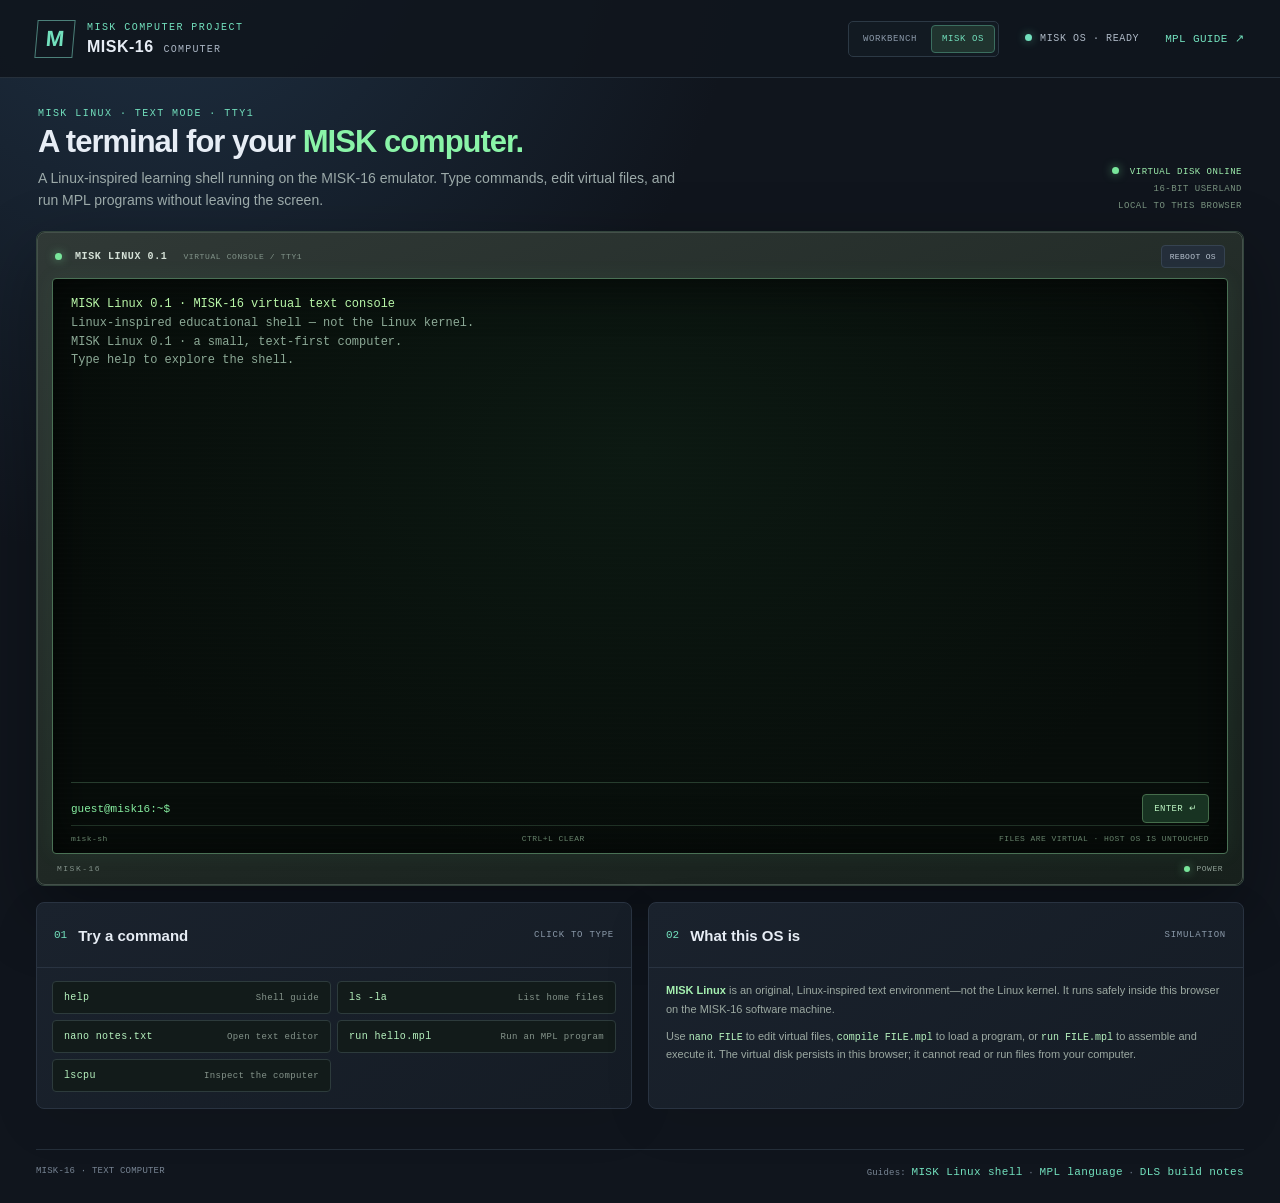
==== commit f4b8d5b7: "Build clocked NAND MISK-16 CPU project Co-authored-by: arena-agent <297053741+arena-agent@users.nore" ====
--- a/index.html
+++ b/index.html
@@ -4,16 +4,82 @@
   <meta charset="utf-8">
   <meta name="viewport" content="width=device-width, initial-scale=1">
   <meta name="theme-color" content="#10151d">
-  <title>MISK-16 | 16-bit Computer Workbench</title>
+  <meta name="description" content="A Linux-inspired terminal and text editor running inside the MISK-16 educational computer emulator.">
+  <title>MISK-16 | MISK Linux Computer</title>
   <link rel="stylesheet" href="style.css">
 </head>
-<body>
+<body class="os-mode">
   <header class="topbar">
-    <div class="brand"><div class="brand-mark">M</div><div><div class="eyebrow">MISK COMPUTER PROJECT</div><h1>MISK-16 <span>WORKBENCH</span></h1></div></div>
-    <div class="top-actions"><span class="status" id="executionMode"><i></i><span id="executionModeLabel">MANUAL STEP MODE</span></span><a href="MPL.md">MPL LANGUAGE GUIDE ↗</a></div>
+    <div class="brand"><div class="brand-mark">M</div><div><div class="eyebrow">MISK COMPUTER PROJECT</div><h1>MISK-16 <span>COMPUTER</span></h1></div></div>
+    <div class="top-actions">
+      <nav class="mode-switch" aria-label="Computer view">
+        <button type="button" class="mode-tab" id="workbenchModeBtn" aria-pressed="false">WORKBENCH</button>
+        <button type="button" class="mode-tab active" id="osModeBtn" aria-pressed="true">MISK OS</button>
+      </nav>
+      <span class="status" id="executionMode"><i></i><span id="executionModeLabel">MISK OS READY</span></span>
+      <a href="MPL.md">MPL GUIDE ↗</a>
+    </div>
   </header>
   <main>
     <section class="intro"><div><p class="eyebrow">16-BIT COMPUTER · EDITABLE STATE</p><h2>A small computer you can <em>understand.</em></h2><p>Program it in MPL assembly, edit registers directly, and step or run programs against writable instruction storage and 8 KiB of data RAM.</p></div><div class="spec"><div><b>16</b><span>BIT WORDS</span></div><div><b>8</b><span>GENERAL REGISTERS</span></div><div><b id="dataRamSpec">8 KiB</b><span>DATA RAM</span></div></div></section>
+
+    <section class="os-view" id="osView" aria-label="MISK Linux terminal">
+      <div class="os-intro">
+        <div>
+          <p class="eyebrow">MISK LINUX · TEXT MODE · TTY1</p>
+          <h2>A terminal for your <em>MISK computer.</em></h2>
+          <p>A Linux-inspired learning shell running on the MISK-16 emulator. Type commands, edit virtual files, and run MPL programs without leaving the screen.</p>
+        </div>
+        <div class="os-readout"><span><i></i> VIRTUAL DISK ONLINE</span><span>16-BIT USERLAND</span><span>LOCAL TO THIS BROWSER</span></div>
+      </div>
+
+      <article class="panel terminal-monitor" aria-label="MISK Linux virtual computer screen">
+        <div class="monitor-bezel">
+          <div class="monitor-topbar">
+            <div class="monitor-title"><span class="screen-led"></span><b>MISK LINUX 0.1</b><span>VIRTUAL CONSOLE / TTY1</span></div>
+            <button class="quiet" id="osRebootBtn" type="button">REBOOT OS</button>
+          </div>
+          <div class="terminal-screen" id="terminalScreen">
+            <div class="terminal-output" id="osOutput" role="log" aria-live="polite" aria-relevant="additions"></div>
+            <section class="nano-screen" id="osEditorPanel" aria-label="Terminal text editor" hidden>
+              <div class="nano-title"><span>GNU nano — MISK virtual editor</span><span id="osEditorPath">/home/guest/notes.txt</span></div>
+              <div class="nano-document">
+                <pre class="nano-line-numbers" id="osEditorLines" aria-hidden="true">1</pre>
+                <textarea id="osEditor" spellcheck="false" autocomplete="off" autocapitalize="off" aria-label="Text file contents"></textarea>
+              </div>
+              <div class="nano-status" id="osEditorStatus">New file</div>
+              <div class="nano-shortcuts"><span><kbd>CTRL</kbd>+<kbd>S</kbd> Save</span><span><kbd>CTRL</kbd>+<kbd>X</kbd> Exit</span><span><kbd>TAB</kbd> Indent</span></div>
+              <div class="nano-actions"><button class="quiet" id="osEditorCancelBtn" type="button">DISCARD &amp; EXIT</button><button class="primary" id="osEditorSaveBtn" type="button">SAVE FILE</button><button class="quiet" id="osEditorSaveExitBtn" type="button">SAVE &amp; EXIT</button></div>
+            </section>
+            <form class="terminal-command-row" id="osCommandForm" autocomplete="off">
+              <span class="terminal-prompt" id="osPrompt">guest@misk16:~$</span>
+              <label class="visually-hidden" for="osCommandInput">Terminal command</label>
+              <input id="osCommandInput" type="text" spellcheck="false" autocomplete="off" autocapitalize="off" aria-label="Type a MISK Linux shell command">
+              <button type="submit" class="terminal-enter">ENTER ↵</button>
+            </form>
+            <div class="terminal-footer"><span>misk-sh</span><span>CTRL+L CLEAR</span><span>FILES ARE VIRTUAL · HOST OS IS UNTOUCHED</span></div>
+          </div>
+          <div class="monitor-lip"><span>MISK-16</span><span class="monitor-power"><i></i> POWER</span></div>
+        </div>
+      </article>
+
+      <div class="os-bottom-grid">
+        <article class="panel os-quickstart">
+          <div class="panel-head"><div><span class="step">01</span><h3>Try a command</h3></div><span class="tool-tag">CLICK TO TYPE</span></div>
+          <div class="os-command-list">
+            <button type="button" data-os-command="help"><code>help</code><span>Shell guide</span></button>
+            <button type="button" data-os-command="ls -la"><code>ls -la</code><span>List home files</span></button>
+            <button type="button" data-os-command="nano notes.txt"><code>nano notes.txt</code><span>Open text editor</span></button>
+            <button type="button" data-os-command="run hello.mpl"><code>run hello.mpl</code><span>Run an MPL program</span></button>
+            <button type="button" data-os-command="lscpu"><code>lscpu</code><span>Inspect the computer</span></button>
+          </div>
+        </article>
+        <article class="panel os-about">
+          <div class="panel-head"><div><span class="step">02</span><h3>What this OS is</h3></div><span class="tool-tag">SIMULATION</span></div>
+          <div class="os-about-copy"><p><b>MISK Linux</b> is an original, Linux-inspired text environment—not the Linux kernel. It runs safely inside this browser on the MISK-16 software machine.</p><p>Use <code>nano FILE</code> to edit virtual files, <code>compile FILE.mpl</code> to load a program, or <code>run FILE.mpl</code> to assemble and execute it. The virtual disk persists in this browser; it cannot read or run files from your computer.</p></div>
+        </article>
+      </div>
+    </section>
 
     <section class="workspace">
       <article class="panel editor-panel">
@@ -63,9 +129,11 @@
     </section>
 
     <section class="architecture"><div class="architecture-copy"><p class="eyebrow">DESIGN RULES</p><h3>Direct connections.<br>Deliberate steps.</h3><p>The workbench models a register-centric 16-bit machine with eight general registers, 256 writable program entries, and 4,096 editable 16-bit data words (8 KiB). No shared datapath bus, clock component, pulse generator, tri-state output, or ROM is used. STEP performs one software transition; RUN repeats those transitions until halted or paused—it is not a simulated hardware clock.</p></div><div class="gate-card"><div class="section-label">LOGIC TOOLKIT <span>1-BIT PRIMITIVES</span></div><div class="gate-list"><span>NOT</span><span>AND</span><span>NAND</span><span>XOR</span><span>XNOR</span><span>OR</span><span>NOR</span></div><p>Build wider logic from gate collections. Prefer the highest available input count for gates and group repeated components into named collections.</p></div></section>
-    <footer><span>MISK-16 · MPL WORKBENCH</span><span>Digital Logic Sim circuit plan and full MPL reference: <a href="MPL.md">MPL.md</a> · <a href="DIGITAL-LOGIC-SIM.md">Digital Logic Sim build notes</a></span></footer>
+    <footer><span>MISK-16 · TEXT COMPUTER</span><span>Guides: <a href="MISK-OS.md">MISK Linux shell</a> · <a href="MPL.md">MPL language</a> · <a href="DIGITAL-LOGIC-SIM.md">DLS build notes</a></span></footer>
   </main>
   <script src="misk16.js"></script>
+  <script src="miskos.js"></script>
   <script src="app.js"></script>
+  <script src="terminal-os.js"></script>
 </body>
 </html>
--- a/style.css
+++ b/style.css
@@ -1 +1,67 @@
 :root{color-scheme:dark;--bg:#10151d;--panel:#171e28;--panel2:#121922;--line:#293341;--text:#e7edf5;--muted:#8995a5;--mint:#72e0bd;--blue:#6eaafa;--orange:#f0b667;--mono:'DM Mono',monospace;--sans:'DM Sans',sans-serif;--display:'Space Grotesk',sans-serif}*{box-sizing:border-box}body{margin:0;background:radial-gradient(ellipse at 12% -15%,#203347 0,transparent 38%),var(--bg);color:var(--text);font-family:var(--sans);font-size:14px}.topbar{height:78px;border-bottom:1px solid #26303b;display:flex;align-items:center;justify-content:space-between;padding:0 max(calc((100% - 1380px)/2),36px);background:#10151de8}.brand{display:flex;align-items:center;gap:13px}.brand-mark{width:38px;height:38px;border:1px solid #4c817a;color:var(--mint);display:grid;place-items:center;font:700 22px var(--display);transform:skew(-5deg)}.eyebrow{font:500 10px var(--mono);letter-spacing:1.45px;color:var(--mint);margin:0 0 5px}.brand h1{font:700 16px var(--display);letter-spacing:.5px;margin:0}.brand h1 span{font-size:10px;color:#aab5c3;font-family:var(--mono);font-weight:400;margin-left:5px;letter-spacing:1.2px}.top-actions{display:flex;align-items:center;gap:26px}.top-actions a,footer a{color:var(--mint);text-decoration:none;font:11px var(--mono);letter-spacing:.35px}.status{color:#aeb9c6;font:10px var(--mono);letter-spacing:.6px}.status i{display:inline-block;width:7px;height:7px;background:var(--mint);border-radius:50%;margin-right:8px;box-shadow:0 0 10px #72e0bd7d}main{max-width:1380px;padding:0 36px;margin:auto}.intro{display:flex;justify-content:space-between;align-items:end;padding:43px 0 28px}.intro h2{font:600 32px var(--display);letter-spacing:-1.1px;margin:0 0 9px}.intro h2 em{color:var(--mint);font-style:normal}.intro p:not(.eyebrow){margin:0;color:#a1adbb;max-width:630px}.spec{display:flex;gap:32px;padding-bottom:2px}.spec div{display:flex;flex-direction:column;gap:4px}.spec b{font:600 21px var(--display);color:var(--mint)}.spec span{font:9px var(--mono);letter-spacing:.8px;color:var(--muted)}.workspace{display:grid;grid-template-columns:1.04fr 1.2fr;gap:17px;align-items:stretch}.panel{background:linear-gradient(145deg,#1a222d,#151c25);border:1px solid var(--line);border-radius:8px;overflow:hidden;box-shadow:0 15px 50px #00000014}.panel-head{min-height:65px;padding:14px 17px;border-bottom:1px solid var(--line);display:flex;justify-content:space-between;align-items:center}.panel-head>div:first-child{display:flex;align-items:center;gap:11px}.step{color:var(--mint);font:11px var(--mono)}h3{font:600 15px var(--display);margin:0}.panel-tools{display:flex;gap:8px}button{border:0;font:500 10px var(--mono);letter-spacing:.35px;padding:10px 12px;border-radius:4px;cursor:pointer;transition:.15s}button:hover{filter:brightness(1.13);transform:translateY(-1px)}.quiet{background:#242e3a;color:#bac5d2;border:1px solid #364351}.primary{background:var(--mint);color:#10201d;font-weight:600}.editor-wrap{display:flex;background:#111821;height:392px}.line-numbers{width:43px;padding:15px 10px 14px 0;text-align:right;color:#526171;font:12px/21px var(--mono);white-space:pre;overflow:hidden;border-right:1px solid #222c37;user-select:none}textarea{resize:none;border:0;outline:0;background:transparent;color:#c6d5e4;padding:15px 15px;width:100%;height:100%;font:12px/21px var(--mono);tab-size:2;white-space:pre;overflow:auto}textarea::selection{background:#33545b}.editor-foot{display:flex;justify-content:space-between;border-top:1px solid #242e39;padding:10px 14px;color:#7f8b99;font:9px var(--mono)}#assemblyStatus{color:var(--mint)}.code-hint{display:flex;align-items:center;gap:8px;padding:11px 14px;border-top:1px solid var(--line);flex-wrap:wrap}.code-hint b{font:9px var(--mono);color:var(--muted);letter-spacing:.7px;margin-right:5px}.code-hint code{font:10px var(--mono);color:#d4c38e;background:#212a34;padding:5px 7px;border-radius:3px}.machine-grid{display:grid;grid-template-columns:1fr .88fr;min-height:465px}.register-area{padding:17px 15px;border-right:1px solid var(--line)}.memory-area{padding:17px 15px;min-width:0}.section-label{display:flex;justify-content:space-between;align-items:center;font:10px var(--mono);letter-spacing:.65px;color:#dce4ec;margin-bottom:12px}.section-label span{font-size:9px;color:#7f8c9b;letter-spacing:.3px}.register-grid{display:grid;grid-template-columns:repeat(2,minmax(0,1fr));gap:7px}.reg-card{height:47px;background:#121a23;border:1px solid #2a3642;border-radius:4px;padding:6px 9px;display:flex;align-items:center;justify-content:space-between}.reg-card label{color:var(--mint);font:11px var(--mono)}input{font:12px var(--mono);color:#e5edf5;background:#1e2934;border:1px solid #354250;border-radius:3px;outline:none;padding:6px 7px}input:focus{border-color:var(--mint)}.reg-card input{width:86px;text-align:right}.special-grid{display:grid;grid-template-columns:1fr 1fr;gap:7px;margin-top:9px}.special-register{background:#121a23;border:1px solid #2a3642;border-radius:4px;padding:9px;min-height:48px;display:flex;flex-direction:column;gap:6px;font:9px var(--mono);letter-spacing:.3px;color:#91a0ae}.special-register small{color:var(--mint);font:10px var(--mono);float:right;margin-left:7px}.special-register input{width:100%;height:25px}.flags b{color:#f0bf71;font:11px var(--mono)}.flag-switches{display:flex;align-items:center;gap:11px;margin-top:auto}.flag-switches label{display:flex;align-items:center;gap:4px;color:#f0bf71;font:10px var(--mono)}.flag-switches input{width:13px;height:13px;margin:0;padding:0;accent-color:var(--orange)}.io-row{margin-top:14px;display:flex;align-items:center;gap:9px;font:9px var(--mono);color:#98a5b3}.io-row input{width:78px;height:29px}.io-row div{margin-left:auto}.io-row b{color:var(--mint);font:12px var(--mono);margin-left:8px}.memory-list{height:260px;overflow:auto;background:#111821;border:1px solid #28333e;border-radius:4px;padding:5px}.memory-list.empty{display:grid;place-items:center;text-align:center;padding:24px;color:#748291;font:11px/1.6 var(--mono)}.instruction-row{display:grid;grid-template-columns:37px minmax(0,1fr) 49px;gap:7px;padding:6px 7px;border-bottom:1px solid #202a34;font:10px var(--mono);color:#b9c6d3}.instruction-row.active{background:#1e3938;border-left:2px solid var(--mint);color:#e6fff8}.instruction-row .addr{color:#748696}.instruction-row .word{text-align:right;color:#6eaafa}.data-heading{margin-top:15px;margin-bottom:8px}.memory-page-controls{display:flex;align-items:center;gap:6px;margin-bottom:6px;color:#8492a1;font:9px var(--mono)}.memory-page-controls button{padding:4px 7px}.memory-page-controls input{width:48px;padding:4px;text-align:center;font-size:10px}.memory-page-controls #memoryRange{color:#a5b4c2;margin-left:auto}.data-memory{height:130px;overflow:auto;background:#111821;border:1px solid #28333e;border-radius:4px;padding:6px;display:grid;grid-template-columns:repeat(4,1fr);gap:4px}.mem-cell{background:#1a242e;border-radius:3px;padding:4px 5px;display:flex;justify-content:space-between;gap:3px;font:9px var(--mono);color:#768697}.mem-cell input{padding:2px;width:57px;text-align:right;font-size:9px}.log-strip{height:38px;border-top:1px solid var(--line);display:flex;align-items:center;gap:9px;padding:0 15px;color:#a8b5c2;font:10px var(--mono)}.log-dot{width:6px;height:6px;background:var(--mint);border-radius:50%}.architecture{display:grid;grid-template-columns:1fr 1.12fr;gap:35px;padding:31px 7px 36px;margin-top:7px}.architecture-copy h3{font:600 22px/1.2 var(--display);margin:10px 0}.architecture-copy p:last-child{max-width:580px;color:#97a4b2;font-size:12px;line-height:1.65;margin:0}.gate-card{background:#151d26;border:1px solid var(--line);border-radius:6px;padding:16px 18px}.gate-list{display:flex;gap:7px;flex-wrap:wrap}.gate-list span{padding:7px 12px;border:1px solid #38504f;background:#1b302f;color:var(--mint);font:10px var(--mono);border-radius:3px}.gate-card p{font-size:11px;line-height:1.5;color:#8e9ba8;margin:12px 0 0}footer{display:flex;justify-content:space-between;border-top:1px solid #252f3a;padding:16px 0 24px;color:#778493;font:9px var(--mono);letter-spacing:.2px} @media(max-width:1000px){main{padding:0 20px}.workspace{grid-template-columns:1fr}.machine-grid{min-height:0}.intro{align-items:flex-start;gap:20px;flex-direction:column}.spec{gap:23px}.architecture{grid-template-columns:1fr;gap:18px}}@media(max-width:620px){.topbar{padding:0 15px}.top-actions{gap:12px}.top-actions a{font-size:9px}.status{font-size:8px}.brand h1{font-size:14px}.brand h1 span{display:none}main{padding:0 12px}.intro{padding-top:30px}.intro h2{font-size:26px}.machine-grid{grid-template-columns:1fr}.register-area{border-right:0;border-bottom:1px solid var(--line)}.memory-list{height:210px}.panel-head{align-items:flex-start;gap:10px;flex-direction:column}.panel-tools{width:100%}.panel-tools button{flex:1}.architecture{padding-left:2px;padding-right:2px}footer{flex-direction:column;gap:9px}.editor-wrap{height:340px}}button:disabled{opacity:.45;cursor:not-allowed;transform:none;filter:none}.status.is-running i{background:var(--orange);box-shadow:0 0 10px #f0b6679c}.tools-grid{display:grid;grid-template-columns:1.05fr .95fr;gap:17px;margin-top:17px}.tool-tag{color:#8b9aaa;font:9px var(--mono);letter-spacing:.75px}.base-converter{display:grid;grid-template-columns:1fr 1fr;gap:12px;padding:16px 17px 4px}.base-field{display:flex;flex-direction:column;gap:7px;color:#91a0ae;font:9px var(--mono);letter-spacing:.5px}.base-field input,.base-field select{width:100%;font:12px var(--mono);letter-spacing:.25px}.base-field select{height:34px;color:var(--text);background:#1e2934;border:1px solid #354250;border-radius:3px;padding:6px 7px}.converter-status{min-height:29px;padding:7px 17px;color:#8d9ba9;font:10px/1.5 var(--mono)}.converter-status.error{color:#f0a19b}.word-bit-grid{display:grid;grid-template-columns:repeat(8,minmax(0,1fr));gap:5px;padding:9px 17px 13px}.word-bit{display:flex;align-items:center;justify-content:space-between;gap:4px;padding:7px 6px;background:#121a23;border:1px solid #2c3743;border-radius:3px;color:#8594a3;font:9px var(--mono)}.word-bit .bit-value{color:#738291;font:600 12px var(--mono)}.word-bit.is-one{border-color:#427c72;background:#1b3331;color:#a4ddd0}.word-bit.is-one .bit-value{color:var(--mint)}.word-readout{display:flex;align-items:center;justify-content:space-between;gap:15px;padding:12px 17px 17px;border-top:1px solid var(--line)}.word-metadata{display:flex;gap:18px;flex-wrap:wrap}.word-metadata div{display:flex;flex-direction:column;gap:5px}.word-metadata span{color:#7f8c9b;font:8px var(--mono);letter-spacing:.5px}.word-metadata b{color:#dbe6ef;font:11px var(--mono)}.word-metadata div:last-child b{color:var(--mint)}.seven-segment-display{display:flex;gap:6px;padding:7px 9px;background:#0f151c;border:1px solid #26313c;border-radius:4px}.seven-seg-cell{display:grid;justify-items:center;gap:3px}.seven-seg-position{color:#667484;font:8px var(--mono)}.seven-seg-cell>b{color:#dce8ef;font:10px var(--mono)}.seven-seg-digit{position:relative;width:32px;height:49px}.segment{position:absolute;display:block;background:#28333d;border-radius:3px;opacity:.45}.segment.on{background:#f0b667;opacity:1;box-shadow:0 0 7px #f0b66770}.segment-a,.segment-g,.segment-d{left:7px;width:18px;height:4px}.segment-a{top:2px}.segment-g{top:22px}.segment-d{bottom:2px}.segment-f,.segment-e{left:2px;width:4px;height:17px}.segment-f{top:5px}.segment-e{bottom:5px}.segment-b,.segment-c{right:2px;width:4px;height:17px}.segment-b{top:5px}.segment-c{bottom:5px}.decoder-body{padding:16px 17px 17px}.decoder-body>.base-field{max-width:220px}.decoder-readout{display:flex;align-items:center;gap:10px;margin:13px 0;color:#8090a0;font:9px var(--mono)}.decoder-readout b{color:var(--mint);font:12px var(--mono);margin-right:12px}.decoder-lights{display:grid;grid-template-columns:repeat(4,minmax(0,1fr));gap:6px}.decoder-led{display:flex;align-items:center;justify-content:space-between;gap:6px;padding:7px 9px;background:#111821;border:1px solid #28333e;border-radius:3px;color:#748291;font:9px var(--mono)}.decoder-led i{width:7px;height:7px;border-radius:50%;background:#39444f}.decoder-led.active{border-color:#427c72;color:#c0e7dc;background:#1b302f}.decoder-led.active i{background:var(--mint);box-shadow:0 0 8px #72e0bd9c}.ram-actions{display:flex;justify-content:flex-end;gap:6px;margin:7px 0}.ram-actions button{padding:6px 8px;font-size:9px}.output-stack{display:flex;flex-direction:column;align-items:flex-start;gap:3px;min-width:0}.output-stack>span{color:#98a5b3;font:9px var(--mono)}.output-stack b{margin-left:0;color:var(--mint);font:12px var(--mono)}.output-stack small{color:#8795a3;font:8px/1.35 var(--mono);white-space:nowrap}.io-row input{width:104px;height:29px}@media(max-width:1000px){.tools-grid{grid-template-columns:1fr}}@media(max-width:620px){.base-converter{grid-template-columns:1fr}.word-bit-grid{grid-template-columns:repeat(4,minmax(0,1fr))}.word-readout{align-items:flex-start;flex-direction:column}.decoder-readout{flex-wrap:wrap}.ram-actions{justify-content:flex-start}.output-stack small{font-size:7px}}.word-actions{display:flex;align-items:end;gap:8px;padding:0 17px 16px}.word-actions label{display:flex;flex-direction:column;gap:6px;color:#8493a1;font:9px var(--mono);letter-spacing:.45px}.word-actions select{min-width:80px;padding:7px;color:var(--text);background:#1e2934;border:1px solid #354250;border-radius:3px;font:11px var(--mono)}.word-actions button{padding:8px 10px;font-size:9px}@media(max-width:620px){.word-actions{align-items:stretch;flex-direction:column}.word-actions label,.word-actions select,.word-actions button{width:100%}.panel-tools{display:grid;grid-template-columns:repeat(2,minmax(0,1fr))}.panel-tools button{width:100%}}
+
+/* MISK Linux virtual console */
+.mode-switch{display:inline-flex;gap:3px;padding:3px;background:#121a22;border:1px solid #2c3945;border-radius:5px}
+.mode-tab{padding:8px 10px;background:transparent;color:#8c9aaa;border:1px solid transparent;font:9px var(--mono);letter-spacing:.6px}
+.mode-tab.active{background:#20342f;border-color:#3b6e5f;color:var(--mint)}
+.mode-tab:focus-visible,.os-command-list button:focus-visible,.terminal-command-row button:focus-visible{outline:2px solid var(--mint);outline-offset:2px}
+body.os-mode .intro,body.os-mode .workspace,body.os-mode .tools-grid,body.os-mode .architecture{display:none}
+.os-view{display:none;max-width:1260px;margin:0 auto;padding:30px 0 40px}
+body.os-mode .os-view{display:block}
+.os-intro{display:flex;align-items:end;justify-content:space-between;gap:24px;padding:0 2px 20px}
+.os-intro h2{font:600 31px var(--display);letter-spacing:-1px;margin:0 0 8px}
+.os-intro h2 em{font-style:normal;color:#8af4a8}
+.os-intro p:not(.eyebrow){max-width:660px;margin:0;color:#9caaa9;line-height:1.55}
+.os-readout{display:flex;flex-direction:column;align-items:flex-end;gap:7px;color:#78927f;font:9px var(--mono);letter-spacing:.5px;white-space:nowrap}
+.os-readout span:first-child{color:#9dedad}
+.os-readout i,.screen-led,.monitor-power i{display:inline-block;width:7px;height:7px;background:#79e69b;border-radius:50%;box-shadow:0 0 10px #79e69b9c;margin-right:5px}
+.terminal-monitor{border-color:#33453d;background:linear-gradient(145deg,#19231f,#101715);box-shadow:0 25px 70px #0005}
+.monitor-bezel{padding:12px 14px 10px;background:linear-gradient(160deg,#303936,#202925 55%,#17201c);border:1px solid #44504a;border-radius:8px}
+.monitor-topbar{height:33px;display:flex;align-items:center;justify-content:space-between;padding:0 3px 10px}
+.monitor-title{display:flex;align-items:center;gap:8px;color:#d6e2d8;font:10px var(--mono);letter-spacing:.6px}
+.monitor-title>span:last-child{color:#82948a;font-size:8px;margin-left:8px}
+.monitor-topbar button{padding:6px 8px;font-size:8px}
+.terminal-screen{position:relative;height:min(64vh,700px);min-height:450px;display:flex;flex-direction:column;overflow:hidden;padding:16px 18px 10px;background:radial-gradient(ellipse at 50% 30%,#0c1912,#070d0a 72%);border:1px solid #4a7155;border-radius:4px;box-shadow:inset 0 0 48px #000b,0 0 22px #73ec9010;color:#a6efb7;font:12px/1.55 var(--mono)}
+.terminal-screen:after{content:"";position:absolute;inset:0;pointer-events:none;background:repeating-linear-gradient(transparent 0 3px,#ffffff03 4px 5px);opacity:.52}
+.terminal-output{flex:1;min-height:0;overflow:auto;white-space:pre-wrap;overflow-wrap:anywhere;scrollbar-color:#395643 #0a100c;scrollbar-width:thin;position:relative;z-index:0}
+.terminal-line{min-height:1.45em;white-space:pre-wrap;overflow-wrap:anywhere}
+.terminal-line.command{color:#e2f7e7}
+.terminal-line.error{color:#ffa9a2}
+.terminal-line.system{color:#8ca996}
+.terminal-line.accent{color:#b9f7a9}
+.terminal-command-row{position:relative;z-index:1;display:flex;align-items:center;gap:10px;min-height:43px;margin-top:8px;border-top:1px solid #273d2e;padding-top:9px}
+.terminal-prompt{flex:none;color:#87efa1;font:11px var(--mono);white-space:nowrap}
+.terminal-command-row input{flex:1;min-width:40px;height:32px;border:0;border-radius:0;background:transparent;color:#e7f8e8;padding:4px 2px;caret-color:#9cf4a7;font:12px var(--mono);box-shadow:none}
+.terminal-command-row input:focus{outline:0;border:0;box-shadow:none}
+.terminal-command-row button{flex:none;padding:8px 11px;background:#183322;border:1px solid #456d4b;color:#bdf5c3;font-size:9px}
+.terminal-footer{position:relative;z-index:1;display:flex;justify-content:space-between;gap:10px;padding-top:8px;border-top:1px solid #1f3125;color:#67836c;font:8px var(--mono);letter-spacing:.45px}
+.monitor-lip{display:flex;justify-content:space-between;align-items:center;padding:10px 5px 1px;color:#84928b;font:8px var(--mono);letter-spacing:1.5px}
+.monitor-power{display:flex;align-items:center;color:#91a198;letter-spacing:.5px}
+.monitor-power i{width:6px;height:6px;margin-right:6px}
+.nano-screen{position:absolute;inset:8px;z-index:3;display:flex;flex-direction:column;background:#0a100d;color:#d3e8d3;border:1px solid #527459;box-shadow:0 12px 35px #000b}
+.nano-screen[hidden]{display:none!important}
+.nano-title{display:flex;justify-content:space-between;gap:12px;padding:8px 10px;background:#284e32;color:#efffed;font:10px var(--mono)}
+.nano-title span:last-child{color:#c3e5c6;overflow:hidden;text-overflow:ellipsis;white-space:nowrap}
+.nano-document{flex:1;min-height:0;display:grid;grid-template-columns:42px minmax(0,1fr);overflow:hidden}
+.nano-line-numbers{margin:0;padding:10px 9px;color:#58745d;text-align:right;background:#0c130f;border-right:1px solid #1e3224;overflow:hidden;font:11px/1.55 var(--mono);user-select:none}
+.nano-document textarea{min-height:0;color:#d8edd8;padding:10px 12px;font:11px/1.55 var(--mono);tab-size:2;white-space:pre;overflow:auto;caret-color:#a7f3ad}
+.nano-status{min-height:25px;padding:5px 10px;background:#15251a;color:#a1dba8;font:9px var(--mono)}
+.nano-status.modified{color:#ffc979}
+.nano-shortcuts{display:flex;gap:18px;flex-wrap:wrap;padding:7px 10px;color:#a9c7a9;background:#0c130f;border-top:1px solid #203323;font:8px var(--mono)}
+.nano-shortcuts kbd{padding:2px 4px;border:1px solid #426047;border-radius:2px;color:#d4efd4;font:8px var(--mono)}
+.nano-actions{display:flex;justify-content:flex-end;gap:7px;padding:8px 10px;border-top:1px solid #203323;background:#101911}
+.nano-actions button{padding:7px 9px;font-size:8px}
+.os-bottom-grid{display:grid;grid-template-columns:1fr 1fr;gap:16px;margin-top:16px}
+.os-command-list{display:grid;grid-template-columns:repeat(2,minmax(0,1fr));gap:6px;padding:13px 15px 16px}
+.os-command-list button{display:flex;align-items:center;justify-content:space-between;gap:8px;min-width:0;padding:10px 11px;border:1px solid #2d3b3c;background:#121b1a;color:#9eaeaa;text-align:left}
+.os-command-list button:hover{border-color:#597f65;background:#18251d}
+.os-command-list code,.os-about-copy code{color:#b7f3bf;font:10px var(--mono)}
+.os-command-list span{color:#85948b;font:9px var(--mono);text-align:right}
+.os-about-copy{padding:13px 17px 17px;color:#9ba8a1;font-size:11px;line-height:1.65}
+.os-about-copy p{margin:0 0 9px}
+.os-about-copy p:last-child{margin-bottom:0}
+.os-about-copy b{color:#a5f0b0}
+.visually-hidden{position:absolute;width:1px;height:1px;padding:0;margin:-1px;overflow:hidden;clip:rect(0,0,0,0);white-space:nowrap;border:0}
+@media(max-width:1000px){.os-view{padding-top:24px}.os-intro{align-items:flex-start;flex-direction:column}.os-readout{align-items:flex-start;flex-direction:row;flex-wrap:wrap}.os-bottom-grid{grid-template-columns:1fr}}
+@media(max-width:620px){.topbar{gap:8px}.top-actions{gap:7px}.mode-switch{padding:2px}.mode-tab{padding:7px 6px;font-size:8px;letter-spacing:.2px}.top-actions .status{display:none}.top-actions a{font-size:8px}.os-view{padding-top:22px}.os-intro h2{font-size:25px}.os-intro p:not(.eyebrow){font-size:12px}.monitor-bezel{padding:7px}.terminal-screen{height:65vh;min-height:420px;padding:12px 10px 8px;font-size:11px}.monitor-title{font-size:9px}.monitor-title>span:last-child{display:none}.terminal-footer{font-size:7px;letter-spacing:.1px}.terminal-command-row{gap:6px}.terminal-prompt{font-size:9px}.terminal-command-row input{font-size:11px}.terminal-command-row button{padding:7px 8px;font-size:8px}.nano-screen{inset:5px}.nano-shortcuts{gap:7px}.nano-actions button{padding:7px 6px}.os-command-list{grid-template-columns:1fr}.os-command-list button{min-height:37px}.os-readout{font-size:8px}}
+[hidden]{display:none!important}
